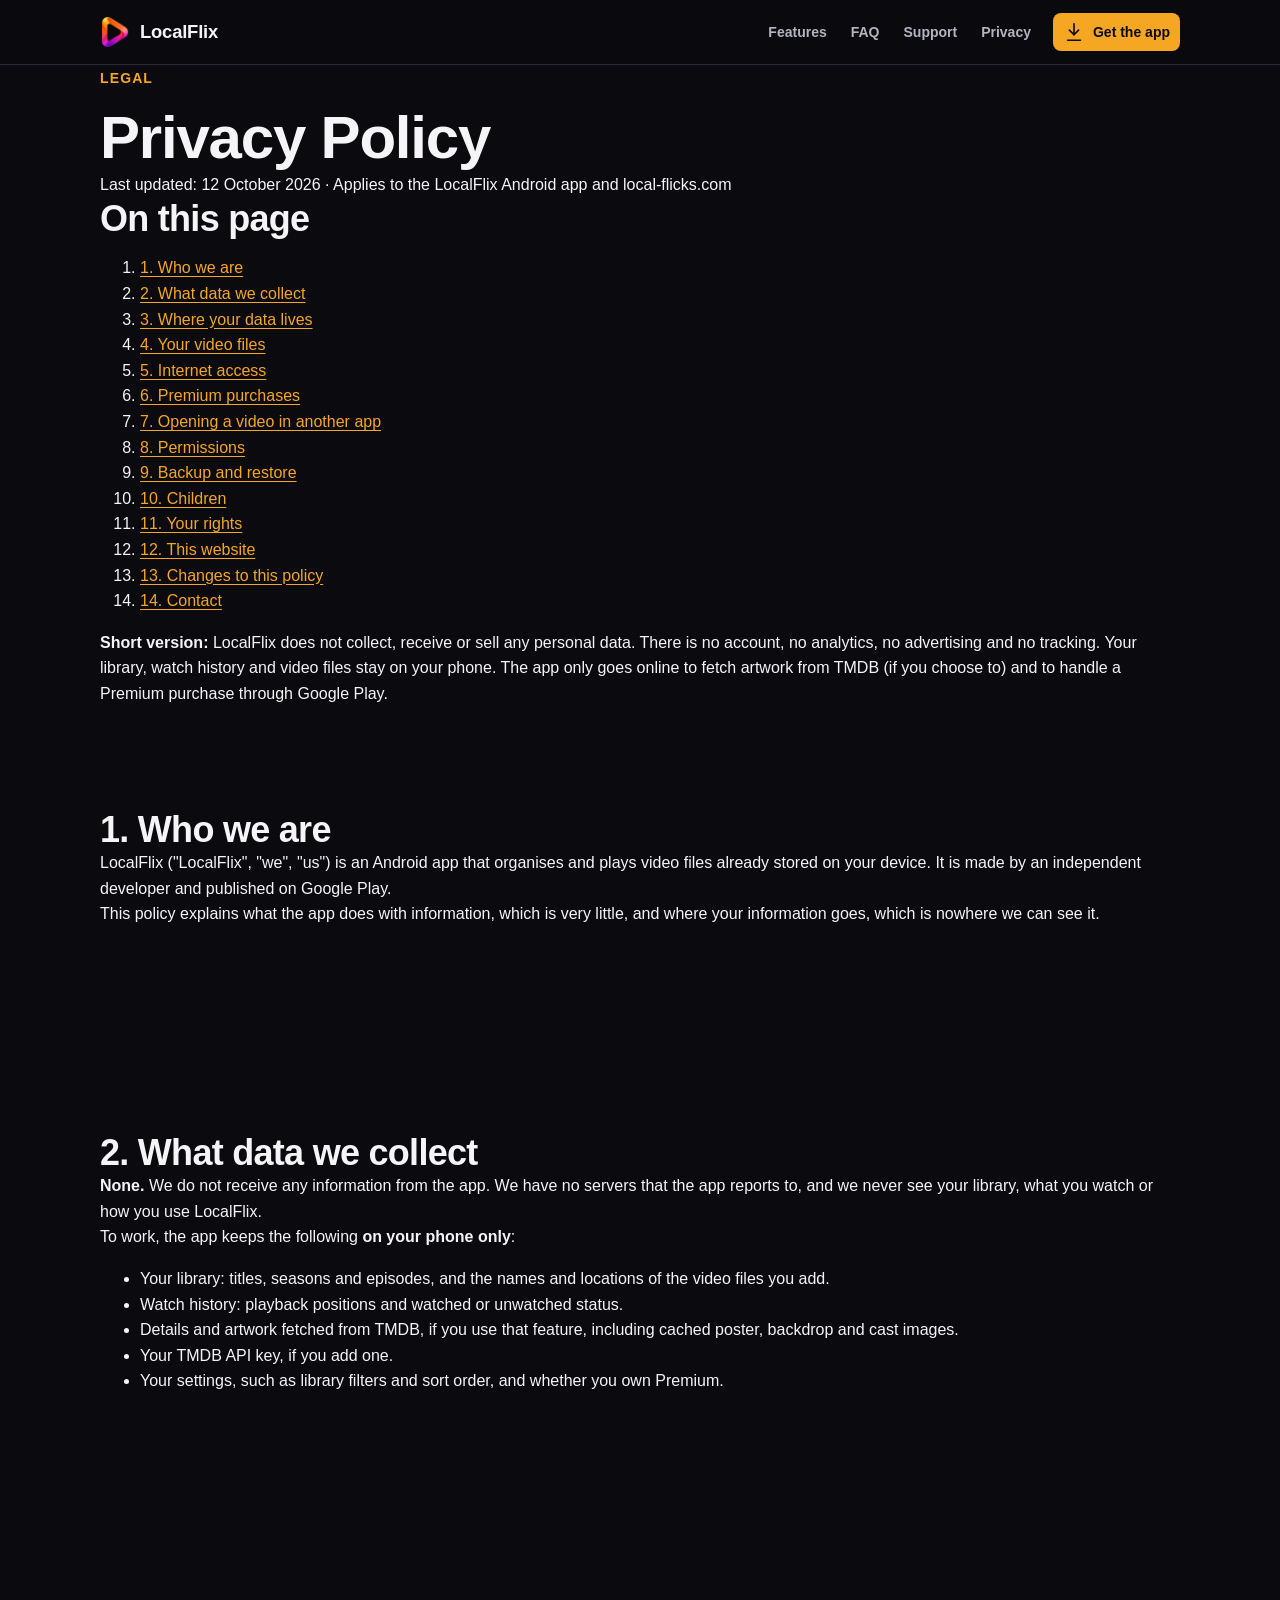
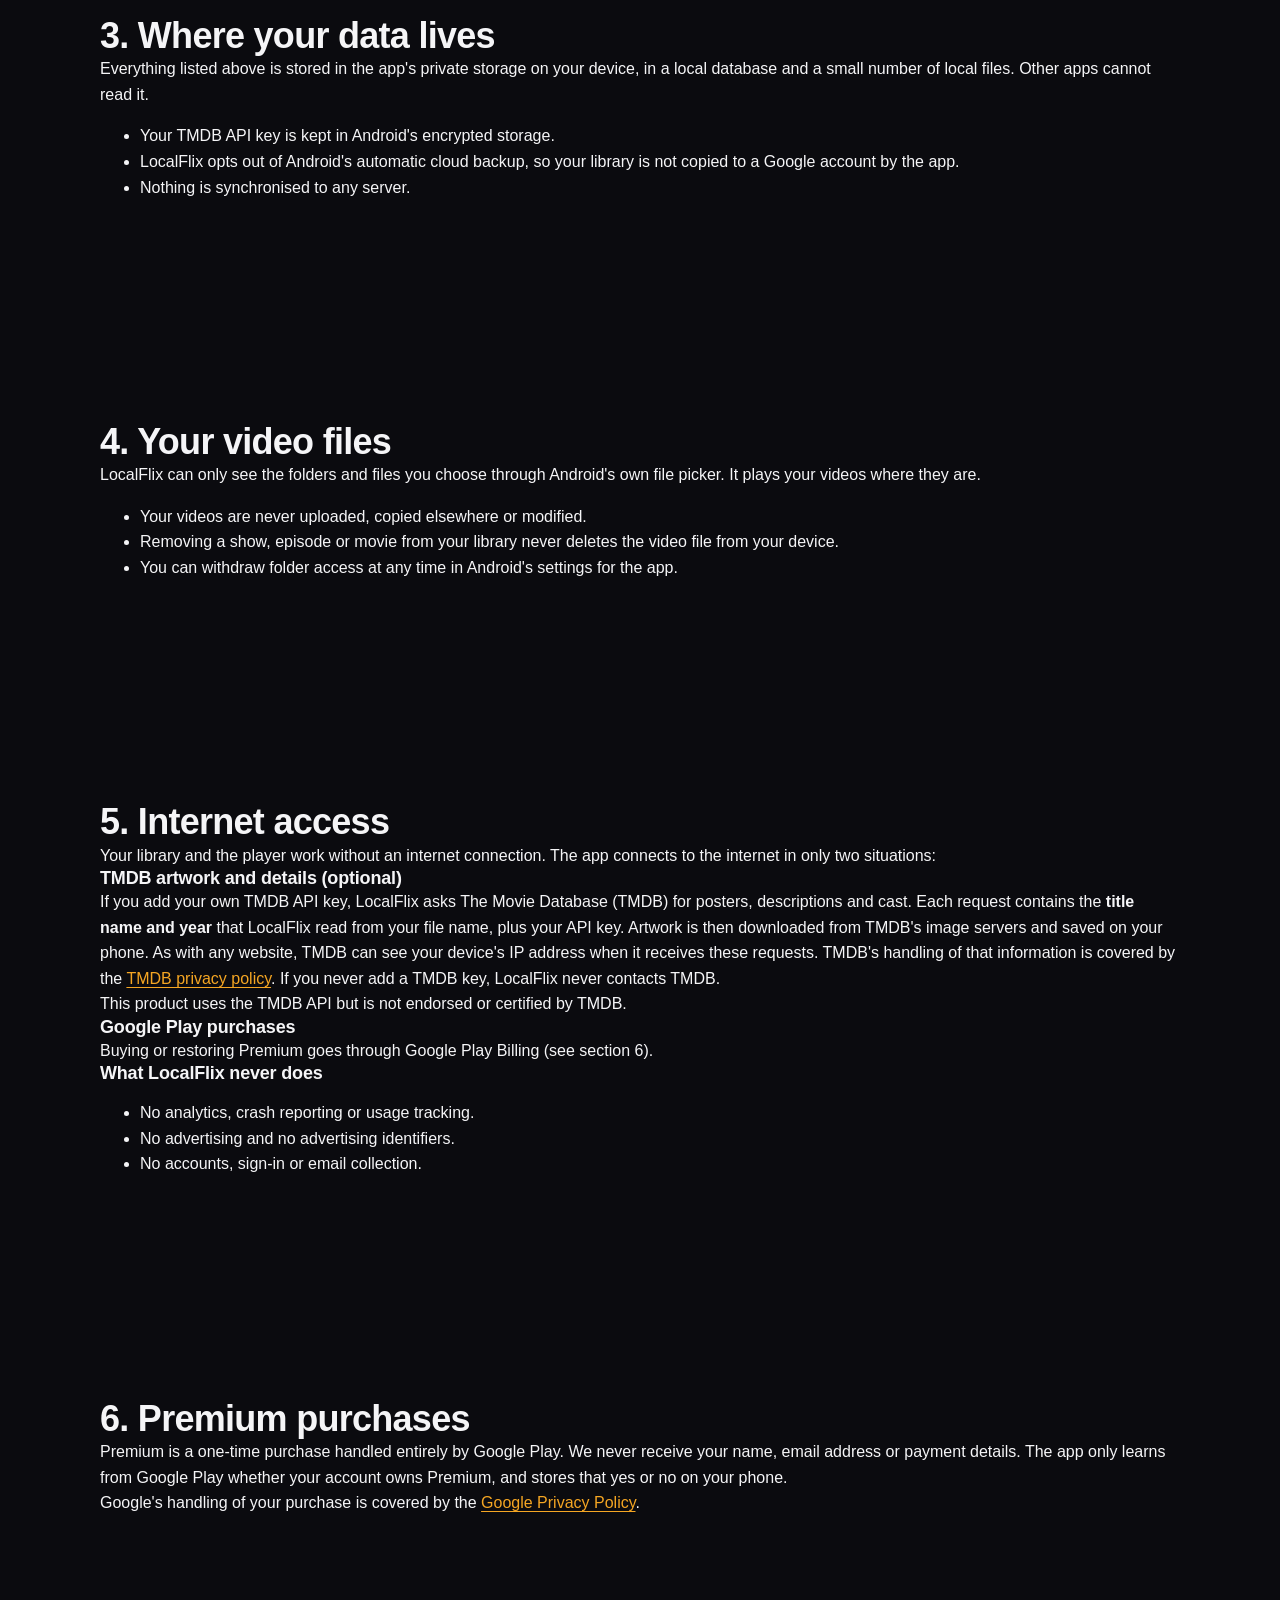
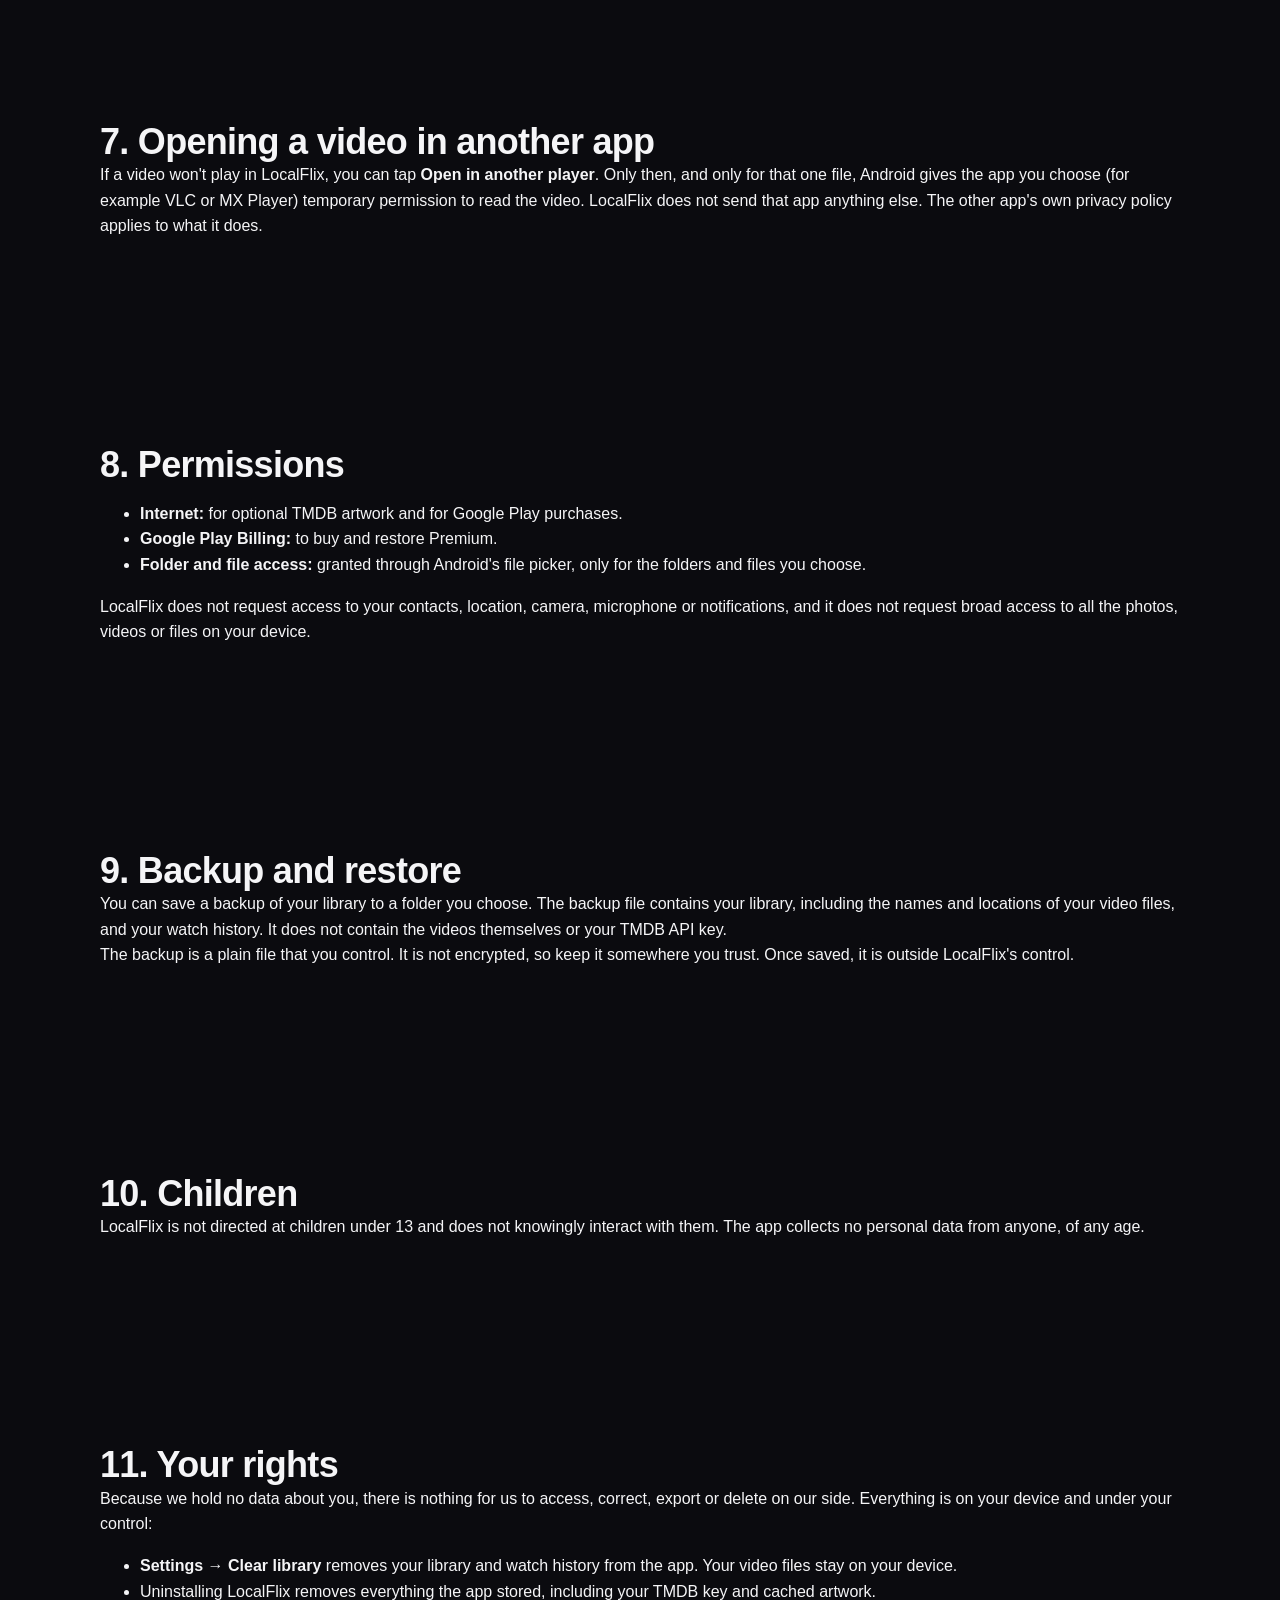
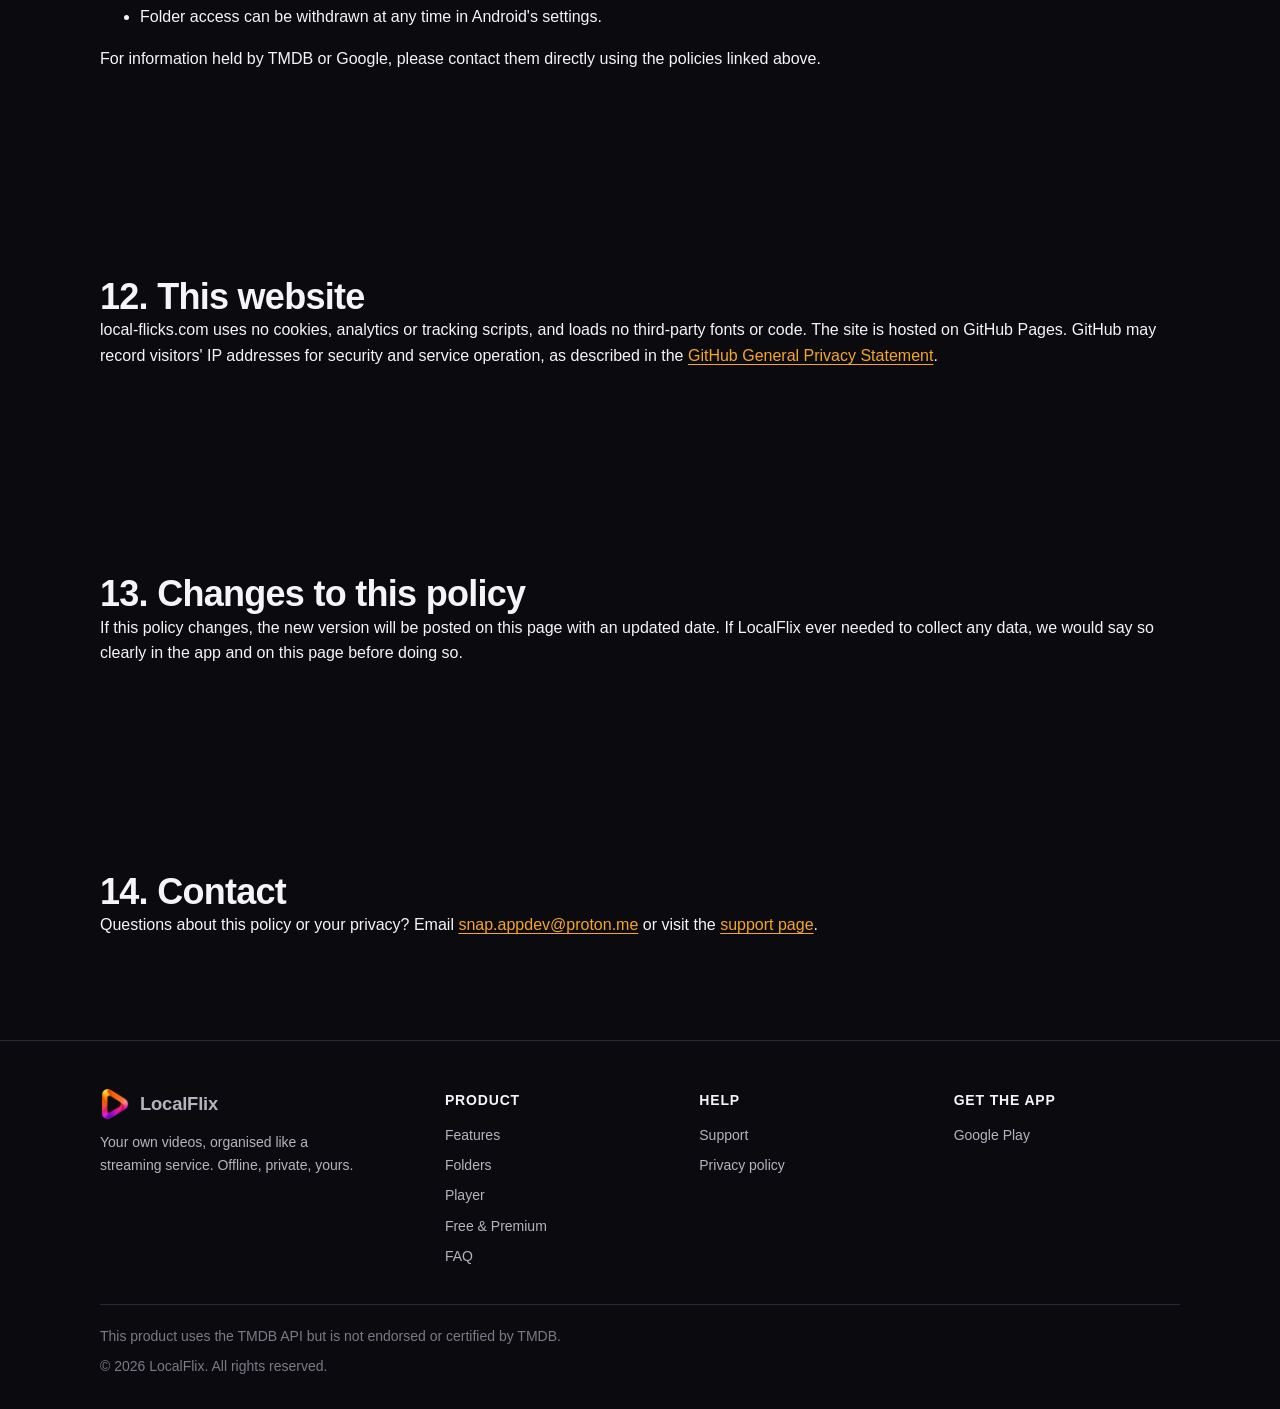
==== privacy.html @ 6643a5ec "Add privacy policy" ====
<!doctype html>
<html lang="en-GB">
<head>
  <meta charset="utf-8">
  <meta name="viewport" content="width=device-width, initial-scale=1, viewport-fit=cover">
  <title>Privacy Policy · LocalFlix</title>
  <meta name="description" content="LocalFlix collects no personal data. Your library, watch history and video files stay on your phone. Read how the app handles TMDB artwork, Google Play purchases and file access.">
  <meta name="theme-color" content="#0b0b0f">
  <link rel="canonical" href="https://local-flicks.com/privacy.html">
  <link rel="icon" type="image/png" sizes="32x32" href="assets/img/favicon-32.png">
  <link rel="apple-touch-icon" href="assets/img/apple-touch-icon.png">
  <link rel="stylesheet" href="assets/css/site.css">
</head>
<body id="top">

<svg width="0" height="0" style="position:absolute" aria-hidden="true">
  <symbol id="i-menu" viewBox="0 0 24 24"><path d="M4 7h16M4 12h16M4 17h16"/></symbol>
  <symbol id="i-download" viewBox="0 0 24 24"><path d="M12 3v12"/><path d="M7 10l5 5 5-5"/><path d="M5 21h14"/></symbol>
</svg>

<a class="skip" href="#main">Skip to content</a>

<header class="site-header">
  <div class="wrap">
    <a class="brand" href="index.html"><img src="assets/img/mark.png" alt="" width="30" height="30">LocalFlix</a>
    <button class="menu-toggle" type="button" aria-expanded="false" aria-controls="site-nav" aria-label="Menu">
      <svg class="icon"><use href="#i-menu"/></svg>
    </button>
    <nav id="site-nav" class="nav" aria-label="Main">
      <a href="index.html#features">Features</a>
      <a href="index.html#faq">FAQ</a>
      <a href="support.html">Support</a>
      <a href="privacy.html" aria-current="page">Privacy</a>
      <a class="btn" href="index.html#download"><svg class="icon"><use href="#i-download"/></svg>Get the app</a>
    </nav>
  </div>
</header>

<main id="main">
  <div class="wrap doc-hero">
    <span class="eyebrow">Legal</span>
    <h1>Privacy Policy</h1>
    <p class="doc-meta">Last updated: 12 October 2026 · Applies to the LocalFlix Android app and local-flicks.com</p>
  </div>

  <div class="wrap doc-layout">
    <nav class="toc" aria-label="On this page">
      <h2>On this page</h2>
      <ol>
        <li><a href="#who">1. Who we are</a></li>
        <li><a href="#collect">2. What data we collect</a></li>
        <li><a href="#where">3. Where your data lives</a></li>
        <li><a href="#files">4. Your video files</a></li>
        <li><a href="#internet">5. Internet access</a></li>
        <li><a href="#purchases">6. Premium purchases</a></li>
        <li><a href="#other-apps">7. Opening a video in another app</a></li>
        <li><a href="#permissions">8. Permissions</a></li>
        <li><a href="#backup">9. Backup and restore</a></li>
        <li><a href="#children">10. Children</a></li>
        <li><a href="#rights">11. Your rights</a></li>
        <li><a href="#website">12. This website</a></li>
        <li><a href="#changes">13. Changes to this policy</a></li>
        <li><a href="#contact">14. Contact</a></li>
      </ol>
    </nav>

    <article class="doc">
      <div class="short">
        <p><strong>Short version:</strong> LocalFlix does not collect, receive or sell any personal data. There is no account, no analytics, no advertising and no tracking. Your library, watch history and video files stay on your phone. The app only goes online to fetch artwork from TMDB (if you choose to) and to handle a Premium purchase through Google Play.</p>
      </div>

      <section id="who">
        <h2>1. Who we are</h2>
        <p>LocalFlix ("LocalFlix", "we", "us") is an Android app that organises and plays video files already stored on your device. It is made by an independent developer and published on Google Play.</p>
        <p>This policy explains what the app does with information, which is very little, and where your information goes, which is nowhere we can see it.</p>
      </section>

      <section id="collect">
        <h2>2. What data we collect</h2>
        <p><strong>None.</strong> We do not receive any information from the app. We have no servers that the app reports to, and we never see your library, what you watch or how you use LocalFlix.</p>
        <p>To work, the app keeps the following <strong>on your phone only</strong>:</p>
        <ul>
          <li>Your library: titles, seasons and episodes, and the names and locations of the video files you add.</li>
          <li>Watch history: playback positions and watched or unwatched status.</li>
          <li>Details and artwork fetched from TMDB, if you use that feature, including cached poster, backdrop and cast images.</li>
          <li>Your TMDB API key, if you add one.</li>
          <li>Your settings, such as library filters and sort order, and whether you own Premium.</li>
        </ul>
      </section>

      <section id="where">
        <h2>3. Where your data lives</h2>
        <p>Everything listed above is stored in the app's private storage on your device, in a local database and a small number of local files. Other apps cannot read it.</p>
        <ul>
          <li>Your TMDB API key is kept in Android's encrypted storage.</li>
          <li>LocalFlix opts out of Android's automatic cloud backup, so your library is not copied to a Google account by the app.</li>
          <li>Nothing is synchronised to any server.</li>
        </ul>
      </section>

      <section id="files">
        <h2>4. Your video files</h2>
        <p>LocalFlix can only see the folders and files you choose through Android's own file picker. It plays your videos where they are.</p>
        <ul>
          <li>Your videos are never uploaded, copied elsewhere or modified.</li>
          <li>Removing a show, episode or movie from your library never deletes the video file from your device.</li>
          <li>You can withdraw folder access at any time in Android's settings for the app.</li>
        </ul>
      </section>

      <section id="internet">
        <h2>5. Internet access</h2>
        <p>Your library and the player work without an internet connection. The app connects to the internet in only two situations:</p>
        <h3>TMDB artwork and details (optional)</h3>
        <p>If you add your own TMDB API key, LocalFlix asks The Movie Database (TMDB) for posters, descriptions and cast. Each request contains the <strong>title name and year</strong> that LocalFlix read from your file name, plus your API key. Artwork is then downloaded from TMDB's image servers and saved on your phone. As with any website, TMDB can see your device's IP address when it receives these requests. TMDB's handling of that information is covered by the <a href="https://www.themoviedb.org/privacy-policy" rel="noopener">TMDB privacy policy</a>. If you never add a TMDB key, LocalFlix never contacts TMDB.</p>
        <p>This product uses the TMDB API but is not endorsed or certified by TMDB.</p>
        <h3>Google Play purchases</h3>
        <p>Buying or restoring Premium goes through Google Play Billing (see section 6).</p>
        <h3>What LocalFlix never does</h3>
        <ul>
          <li>No analytics, crash reporting or usage tracking.</li>
          <li>No advertising and no advertising identifiers.</li>
          <li>No accounts, sign-in or email collection.</li>
        </ul>
      </section>

      <section id="purchases">
        <h2>6. Premium purchases</h2>
        <p>Premium is a one-time purchase handled entirely by Google Play. We never receive your name, email address or payment details. The app only learns from Google Play whether your account owns Premium, and stores that yes or no on your phone.</p>
        <p>Google's handling of your purchase is covered by the <a href="https://policies.google.com/privacy" rel="noopener">Google Privacy Policy</a>.</p>
      </section>

      <section id="other-apps">
        <h2>7. Opening a video in another app</h2>
        <p>If a video won't play in LocalFlix, you can tap <strong>Open in another player</strong>. Only then, and only for that one file, Android gives the app you choose (for example VLC or MX Player) temporary permission to read the video. LocalFlix does not send that app anything else. The other app's own privacy policy applies to what it does.</p>
      </section>

      <section id="permissions">
        <h2>8. Permissions</h2>
        <ul>
          <li><strong>Internet:</strong> for optional TMDB artwork and for Google Play purchases.</li>
          <li><strong>Google Play Billing:</strong> to buy and restore Premium.</li>
          <li><strong>Folder and file access:</strong> granted through Android's file picker, only for the folders and files you choose.</li>
        </ul>
        <p>LocalFlix does not request access to your contacts, location, camera, microphone or notifications, and it does not request broad access to all the photos, videos or files on your device.</p>
      </section>

      <section id="backup">
        <h2>9. Backup and restore</h2>
        <p>You can save a backup of your library to a folder you choose. The backup file contains your library, including the names and locations of your video files, and your watch history. It does not contain the videos themselves or your TMDB API key.</p>
        <p>The backup is a plain file that you control. It is not encrypted, so keep it somewhere you trust. Once saved, it is outside LocalFlix's control.</p>
      </section>

      <section id="children">
        <h2>10. Children</h2>
        <p>LocalFlix is not directed at children under 13 and does not knowingly interact with them. The app collects no personal data from anyone, of any age.</p>
      </section>

      <section id="rights">
        <h2>11. Your rights</h2>
        <p>Because we hold no data about you, there is nothing for us to access, correct, export or delete on our side. Everything is on your device and under your control:</p>
        <ul>
          <li><strong>Settings → Clear library</strong> removes your library and watch history from the app. Your video files stay on your device.</li>
          <li>Uninstalling LocalFlix removes everything the app stored, including your TMDB key and cached artwork.</li>
          <li>Folder access can be withdrawn at any time in Android's settings.</li>
        </ul>
        <p>For information held by TMDB or Google, please contact them directly using the policies linked above.</p>
      </section>

      <section id="website">
        <h2>12. This website</h2>
        <p>local-flicks.com uses no cookies, analytics or tracking scripts, and loads no third-party fonts or code. The site is hosted on GitHub Pages. GitHub may record visitors' IP addresses for security and service operation, as described in the <a href="https://docs.github.com/en/site-policy/privacy-policies/github-general-privacy-statement" rel="noopener">GitHub General Privacy Statement</a>.</p>
      </section>

      <section id="changes">
        <h2>13. Changes to this policy</h2>
        <p>If this policy changes, the new version will be posted on this page with an updated date. If LocalFlix ever needed to collect any data, we would say so clearly in the app and on this page before doing so.</p>
      </section>

      <section id="contact">
        <h2>14. Contact</h2>
        <p>Questions about this policy or your privacy? Email <a href="mailto:snap.appdev@proton.me">snap.appdev@proton.me</a> or visit the <a href="support.html">support page</a>.</p>
      </section>
    </article>
  </div>
</main>

<footer class="site-footer">
  <div class="wrap">
    <div class="footer-grid">
      <div class="footer-brand">
        <a class="brand" href="index.html"><img src="assets/img/mark.png" alt="" width="30" height="30">LocalFlix</a>
        <p>Your own videos, organised like a streaming service. Offline, private, yours.</p>
      </div>
      <div>
        <h4>Product</h4>
        <ul>
          <li><a href="index.html#features">Features</a></li>
          <li><a href="index.html#folders">Folders</a></li>
          <li><a href="index.html#player">Player</a></li>
          <li><a href="index.html#pricing">Free &amp; Premium</a></li>
          <li><a href="index.html#faq">FAQ</a></li>
        </ul>
      </div>
      <div>
        <h4>Help</h4>
        <ul>
          <li><a href="support.html">Support</a></li>
          <li><a href="privacy.html">Privacy policy</a></li>
        </ul>
      </div>
      <div>
        <h4>Get the app</h4>
        <ul>
          <li><a href="https://play.google.com/store/apps/details?id=com.localflix.app">Google Play</a></li>
        </ul>
      </div>
    </div>
    <div class="legal">
      <p>This product uses the TMDB API but is not endorsed or certified by TMDB.</p>
      <p>&copy; 2026 LocalFlix. All rights reserved.</p>
    </div>
  </div>
</footer>

<script src="assets/js/site.js" defer></script>
</body>
</html>
---- assets/css/site.css ----
/* LocalFlix site styles. One stylesheet shared by index, privacy and support.
   Layout concept: a dark "screening room" page. Near-black ground, warm amber
   accent from the app, and the logo's amber-to-violet ribbon used sparingly. */

:root {
  color-scheme: dark;

  /* colour */
  --bg: #0b0b0f;
  --surface: #14141b;
  --surface-2: #1b1b24;
  --line: #2a2a36;
  --text: #f5f5f7;
  --muted: #b4b4c0;
  --faint: #7a7a88;
  --amber: #f5a623;
  --amber-ink: #0b0b0f;
  --ribbon: linear-gradient(120deg, #ffb21a 0%, #ff5a1f 38%, #e3217f 70%, #8a2be2 100%);

  /* type */
  --font: -apple-system, BlinkMacSystemFont, "Segoe UI", Roboto, "Helvetica Neue", Arial, sans-serif;
  --mono: ui-monospace, "SF Mono", "Cascadia Mono", Menlo, Consolas, monospace;
  --step--1: 0.875rem;
  --step-0: 1rem;
  --step-1: 1.125rem;
  --step-2: 1.375rem;
  --step-3: clamp(1.6rem, 1.2rem + 1.6vw, 2.25rem);
  --step-4: clamp(2.2rem, 1.4rem + 3.4vw, 3.75rem);

  /* layout */
  --wrap: 1120px;
  --gutter: 20px;
  --radius: 14px;
  --header-h: 64px;
}

*, *::before, *::after { box-sizing: border-box; }
html { scroll-behavior: smooth; -webkit-text-size-adjust: 100%; }
@media (prefers-reduced-motion: reduce) { html { scroll-behavior: auto; } }

body {
  margin: 0;
  background: var(--bg);
  color: var(--text);
  font-family: var(--font);
  font-size: var(--step-0);
  line-height: 1.6;
}

img, svg { display: block; max-width: 100%; }
a { color: var(--amber); text-underline-offset: 3px; }
a:hover { color: #ffbe4d; }
:focus-visible { outline: 2px solid var(--amber); outline-offset: 3px; border-radius: 6px; }

h1, h2, h3 { line-height: 1.15; margin: 0; text-wrap: balance; letter-spacing: -0.02em; }
h1 { font-size: var(--step-4); font-weight: 800; }
h2 { font-size: var(--step-3); font-weight: 800; }
h3 { font-size: var(--step-1); font-weight: 700; letter-spacing: -0.01em; }
p { margin: 0; }

.wrap { width: 100%; max-width: var(--wrap); margin-inline: auto; padding-inline: var(--gutter); }

.skip {
  position: absolute; left: -9999px; top: 8px; z-index: 100;
  background: var(--amber); color: var(--amber-ink); padding: 8px 14px; border-radius: 8px; font-weight: 700;
}
.skip:focus { left: 12px; }

.icon { width: 22px; height: 22px; fill: none; stroke: currentColor; stroke-width: 1.8; stroke-linecap: round; stroke-linejoin: round; flex: none; }

/* ── Header ─────────────────────────────────────────────────────────────── */
.site-header {
  position: sticky; top: 0; z-index: 50;
  background: rgba(11, 11, 15, 0.86);
  backdrop-filter: saturate(140%) blur(10px);
  -webkit-backdrop-filter: saturate(140%) blur(10px);
  border-bottom: 1px solid var(--line);
}
.site-header .wrap { display: flex; align-items: center; gap: 16px; min-height: var(--header-h); }
.brand { display: flex; align-items: center; gap: 10px; color: var(--text); text-decoration: none; font-weight: 800; font-size: 1.15rem; letter-spacing: -0.01em; }
.brand img { width: 30px; height: 30px; }
.brand:hover { color: var(--text); }

.nav { margin-left: auto; display: flex; align-items: center; gap: 4px; }
.nav a { color: var(--muted); text-decoration: none; font-size: var(--step--1); font-weight: 600; padding: 8px 10px; border-radius: 8px; }
.nav a:hover { color: var(--text); background: var(--surface); }
.nav .btn { margin-left: 8px; color: var(--amber-ink); }
.nav .btn:hover { color: var(--amber-ink); background: #ffbe4d; }

.menu-toggle { display: none; margin-left: auto; background: none; border: 1px solid var(--line); color: var(--text); border-radius: 10px; padding: 8px; cursor: pointer; }

@media (max-width: 860px) {
  .menu-toggle { display: inline-flex; }
  .nav { display: none; position: absolute; left: 0; right: 0; top: 100%; flex-direction: column; align-items: stretch; gap: 0;
         background: var(--bg); border-bottom: 1px solid var(--line); padding: 8px var(--gutter) 16px; }
  .nav.open { display: flex; }
  .nav a { padding: 12px 8px; font-size: var(--step-0); }
  .nav .btn { margin: 8px 0 0; justify-content: center; }
}

/* ── Buttons ────────────────────────────────────────────────────────────── */
.btn {
  display: inline-flex; align-items: center; gap: 8px;
  background: var(--amber); color: var(--amber-ink);
  font-weight: 700; text-decoration: none; border-radius: 999px;
  padding: 12px 20px; border: 0; cursor: pointer; font-size: var(--step-0);
}
.btn:hover { background: #ffbe4d; color: var(--amber-ink); }
.btn-ghost { background: transparent; color: var(--text); border: 1px solid var(--line); }
.btn-ghost:hover { background: var(--surface); color: var(--text); }

/* ── Sections ───────────────────────────────────────────────────────────── */
section { padding-block: clamp(56px, 8vw, 104px); }
section[id], [id].anchor { scroll-margin-top: calc(var(--header-h) + 12px); }
.section-alt { background: var(--surface); border-block: 1px solid var(--line); }

.eyebrow {
  display: inline-block; font-size: var(--step--1); font-weight: 700; letter-spacing: 0.08em; text-transform: uppercase;
  color: var(--amber); margin-bottom: 14px;
}
.lede { color: var(--muted); font-size: var(--step-1); max-width: 62ch; margin-top: 16px; }
.section-head { max-width: 760px; margin-bottom: 44px; }

.ribbon-text { background: var(--ribbon); -webkit-background-clip: text; background-clip: text; color: transparent; }

/* ── Hero ───────────────────────────────────────────────────────────────── */
.hero { position: relative; overflow: hidden; padding-block: clamp(48px, 7vw, 96px) clamp(56px, 8vw, 104px); }
.hero::before {
  content: ""; position: absolute; inset: -30% -10% auto 45%; height: 520px; pointer-events: none;
  background: radial-gradient(closest-side, rgba(255, 90, 31, 0.22), rgba(138, 43, 226, 0.12) 55%, transparent 75%);
  filter: blur(10px);
}
.hero .wrap { position: relative; display: grid; grid-template-columns: 1.05fr 0.95fr; gap: 48px; align-items: center; }
.hero-copy { min-width: 0; }
.hero-copy .lede { margin-top: 20px; }
.cta-row { display: flex; flex-wrap: wrap; align-items: center; gap: 12px; margin-top: 28px; }
.microcopy { color: var(--faint); font-size: var(--step--1); margin-top: 14px; }
.chips { display: flex; flex-wrap: wrap; gap: 8px; margin-top: 26px; }
.chip { display: inline-flex; align-items: center; gap: 6px; font-size: var(--step--1); color: var(--muted); background: var(--surface); border: 1px solid var(--line); border-radius: 999px; padding: 6px 12px; }
.chip .icon { width: 16px; height: 16px; color: var(--amber); }
@media (max-width: 900px) { .hero .wrap { grid-template-columns: 1fr; } }

/* ── Image placeholders (replace with <img> when artwork is ready) ─────── */
.ph {
  position: relative; margin: 0; width: 100%; max-width: 100%;
  border: 2px dashed #3a3a4a; border-radius: var(--radius);
  background:
    repeating-linear-gradient(135deg, rgba(255, 255, 255, 0.025) 0 12px, transparent 12px 24px),
    var(--surface-2);
  display: grid; place-items: center; text-align: center; color: var(--faint);
}
.ph figcaption, .ph .ph-label { padding: 16px; font-size: var(--step--1); line-height: 1.5; }
.ph strong { display: block; color: var(--muted); font-size: var(--step-0); letter-spacing: 0.02em; }
.ph code { font-family: var(--mono); font-size: 0.8rem; color: var(--faint); }
.ph-hero { aspect-ratio: 1600 / 1200; }
.ph-wide { aspect-ratio: 1920 / 1080; }
.ph-feature { aspect-ratio: 1200 / 900; }
.ph-square { aspect-ratio: 1 / 1; }
.ph-phone { aspect-ratio: 1080 / 2280; border-radius: 22px; }
.ph-qr { aspect-ratio: 1 / 1; width: 132px; }

/* ── Problem section: the filename strip ──────────────────────────────── */
.problem { display: grid; grid-template-columns: 1fr 1fr; gap: 48px; align-items: start; }
.pains { list-style: none; padding: 0; margin: 28px 0 0; display: grid; gap: 14px; }
.pains li { display: flex; gap: 12px; color: var(--muted); }
.pains .icon { color: var(--amber); margin-top: 2px; }
.rename { background: var(--bg); border: 1px solid var(--line); border-radius: var(--radius); padding: 22px; display: grid; gap: 14px; }
.rename-row { display: grid; gap: 6px; }
.rename-label { font-size: 0.75rem; letter-spacing: 0.08em; text-transform: uppercase; color: var(--faint); font-weight: 700; }
.filename { font-family: var(--mono); font-size: 0.85rem; color: var(--faint); overflow-wrap: anywhere; }
.tidy { display: flex; align-items: baseline; gap: 10px; flex-wrap: wrap; }
.tidy b { font-size: var(--step-1); }
.tidy span { font-family: var(--mono); font-size: 0.85rem; color: var(--amber); background: rgba(245, 166, 35, 0.1); border-radius: 6px; padding: 2px 8px; }
.rename hr { border: 0; border-top: 1px solid var(--line); margin: 4px 0; }
@media (max-width: 860px) { .problem { grid-template-columns: 1fr; } }

/* ── Cards ──────────────────────────────────────────────────────────────── */
.grid-3 { display: grid; grid-template-columns: repeat(3, minmax(0, 1fr)); gap: 18px; }
.grid-2 { display: grid; grid-template-columns: repeat(2, minmax(0, 1fr)); gap: 18px; }
@media (max-width: 900px) { .grid-3 { grid-template-columns: repeat(2, minmax(0, 1fr)); } }
@media (max-width: 600px) { .grid-3, .grid-2 { grid-template-columns: 1fr; } }

.card { background: var(--surface); border: 1px solid var(--line); border-radius: var(--radius); padding: 24px; display: grid; gap: 10px; align-content: start; }
.section-alt .card { background: var(--bg); }
.card p { color: var(--muted); }
.card-icon { width: 44px; height: 44px; border-radius: 12px; display: grid; place-items: center; background: rgba(245, 166, 35, 0.12); color: var(--amber); margin-bottom: 4px; }

/* ── Spotlight (image + points) ───────────────────────────────────────── */
.spotlight { display: grid; grid-template-columns: 1fr 1fr; gap: 56px; align-items: center; }
.spotlight.reverse .spotlight-media { order: 2; }
.points { list-style: none; padding: 0; margin: 28px 0 0; display: grid; gap: 22px; }
.points li { display: grid; grid-template-columns: 44px 1fr; gap: 14px; }
.points p { color: var(--muted); margin-top: 4px; }
@media (max-width: 900px) {
  .spotlight { grid-template-columns: 1fr; gap: 36px; }
  .spotlight.reverse .spotlight-media { order: 0; }
}

/* ── Player gesture map ─────────────────────────────────────────────────── */
.gestures { display: grid; grid-template-columns: repeat(4, minmax(0, 1fr)); gap: 14px; margin-top: 28px; }
.gesture { background: var(--surface); border: 1px solid var(--line); border-radius: var(--radius); padding: 18px; display: grid; gap: 6px; align-content: start; }
.gesture .icon { color: var(--amber); width: 26px; height: 26px; }
.gesture b { font-size: var(--step-0); }
.gesture span { color: var(--muted); font-size: var(--step--1); }
@media (max-width: 900px) { .gestures { grid-template-columns: repeat(2, minmax(0, 1fr)); } }

/* ── Steps ──────────────────────────────────────────────────────────────── */
.steps { list-style: none; padding: 0; margin: 0; display: grid; grid-template-columns: repeat(4, minmax(0, 1fr)); gap: 18px; counter-reset: step; }
.steps li { position: relative; background: var(--bg); border: 1px solid var(--line); border-radius: var(--radius); padding: 24px; display: grid; gap: 8px; align-content: start; }
.steps li::before {
  counter-increment: step; content: counter(step);
  width: 34px; height: 34px; border-radius: 999px; display: grid; place-items: center;
  background: var(--amber); color: var(--amber-ink); font-weight: 800; margin-bottom: 6px;
}
.steps p { color: var(--muted); }
.steps .optional { font-size: 0.75rem; font-weight: 700; letter-spacing: 0.06em; text-transform: uppercase; color: var(--faint); }
@media (max-width: 900px) { .steps { grid-template-columns: repeat(2, minmax(0, 1fr)); } }
@media (max-width: 600px) { .steps { grid-template-columns: 1fr; } }

/* ── Gallery ────────────────────────────────────────────────────────────── */
.gallery { display: grid; grid-template-columns: repeat(5, minmax(0, 1fr)); gap: 16px; }
.gallery figure { margin: 0; display: grid; gap: 10px; }
.gallery .shot-caption { text-align: center; color: var(--muted); font-size: var(--step--1); }
@media (max-width: 900px) {
  .gallery { grid-auto-flow: column; grid-auto-columns: minmax(200px, 46%); grid-template-columns: none; overflow-x: auto; scroll-snap-type: x mandatory; padding-bottom: 8px; }
  .gallery figure { scroll-snap-align: start; }
}

/* ── Pricing ────────────────────────────────────────────────────────────── */
.plans { display: grid; grid-template-columns: repeat(2, minmax(0, 1fr)); gap: 18px; max-width: 880px; }
.plan { background: var(--surface); border: 1px solid var(--line); border-radius: var(--radius); padding: 28px; display: grid; gap: 14px; align-content: start; }
.plan-premium { border-color: transparent; background: linear-gradient(var(--surface), var(--surface)) padding-box, var(--ribbon) border-box; border: 1px solid transparent; }
.plan-name { display: flex; align-items: center; gap: 10px; }
.plan-price { font-size: var(--step-2); font-weight: 800; }
.plan-price small { display: block; font-size: var(--step--1); color: var(--faint); font-weight: 500; margin-top: 2px; }
.ticks { list-style: none; padding: 0; margin: 0; display: grid; gap: 10px; }
.ticks li { display: flex; gap: 10px; color: var(--muted); }
.ticks .icon { color: var(--amber); width: 20px; height: 20px; margin-top: 3px; }
.plans-note { color: var(--faint); font-size: var(--step--1); margin-top: 18px; max-width: 70ch; }
@media (max-width: 700px) { .plans { grid-template-columns: 1fr; } }

/* ── FAQ ────────────────────────────────────────────────────────────────── */
.faq { max-width: 820px; display: grid; gap: 10px; }
.faq details { background: var(--surface); border: 1px solid var(--line); border-radius: 12px; padding: 0 20px; }
.faq summary { cursor: pointer; list-style: none; padding: 18px 0; font-weight: 700; display: flex; justify-content: space-between; gap: 16px; }
.faq summary::-webkit-details-marker { display: none; }
.faq summary::after { content: "+"; color: var(--amber); font-size: 1.4rem; line-height: 1; font-weight: 400; }
.faq details[open] summary::after { content: "\2212"; }
.faq details p { color: var(--muted); padding-bottom: 18px; }

/* ── Final CTA ──────────────────────────────────────────────────────────── */
.final { text-align: center; position: relative; overflow: hidden; }
.final::before {
  content: ""; position: absolute; inset: auto 10% -60% 10%; height: 420px; pointer-events: none;
  background: radial-gradient(closest-side, rgba(255, 90, 31, 0.18), rgba(138, 43, 226, 0.1) 60%, transparent 80%);
}
.final .wrap { position: relative; display: grid; justify-items: center; gap: 18px; }
.final .cta-row { justify-content: center; margin-top: 8px; }
.qr { display: flex; align-items: center; gap: 14px; color: var(--faint); font-size: var(--step--1); margin-top: 10px; text-align: left; }
@media (max-width: 600px) { .qr { display: none; } }

/* ── Footer ─────────────────────────────────────────────────────────────── */
.site-footer { border-top: 1px solid var(--line); padding-block: 48px 32px; color: var(--muted); font-size: var(--step--1); }
.footer-grid { display: grid; grid-template-columns: 1.4fr repeat(3, minmax(0, 1fr)); gap: 28px; }
.footer-grid h4 { margin: 0 0 12px; color: var(--text); font-size: var(--step--1); letter-spacing: 0.06em; text-transform: uppercase; }
.footer-grid ul { list-style: none; padding: 0; margin: 0; display: grid; gap: 8px; }
.footer-grid a { color: var(--muted); text-decoration: none; }
.footer-grid a:hover { color: var(--text); }
.footer-brand p { margin-top: 12px; max-width: 34ch; }
.legal { border-top: 1px solid var(--line); margin-top: 36px; padding-top: 20px; display: grid; gap: 8px; color: var(--faint); }
@media (max-width: 800px) { .footer-grid { grid-template-columns: 1fr 1fr; } .footer-brand { grid-column: 1 / -1; } }
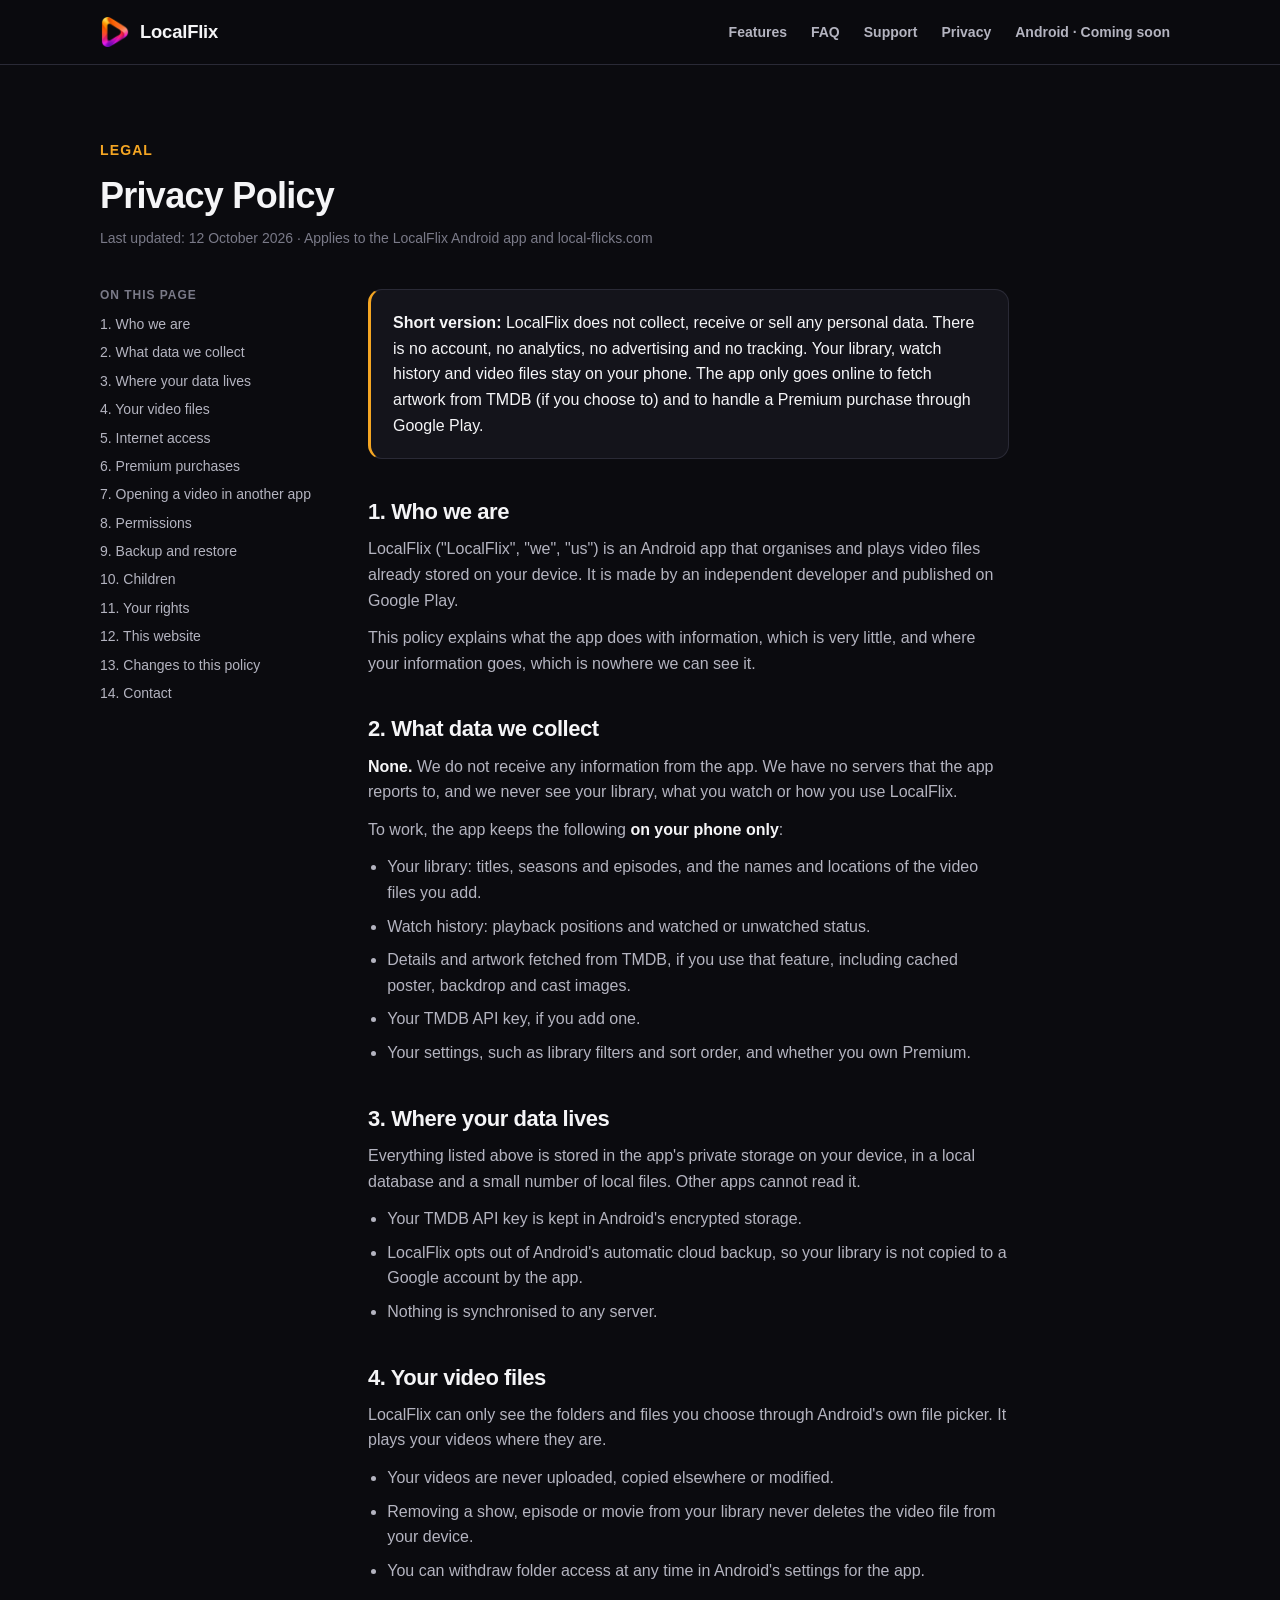
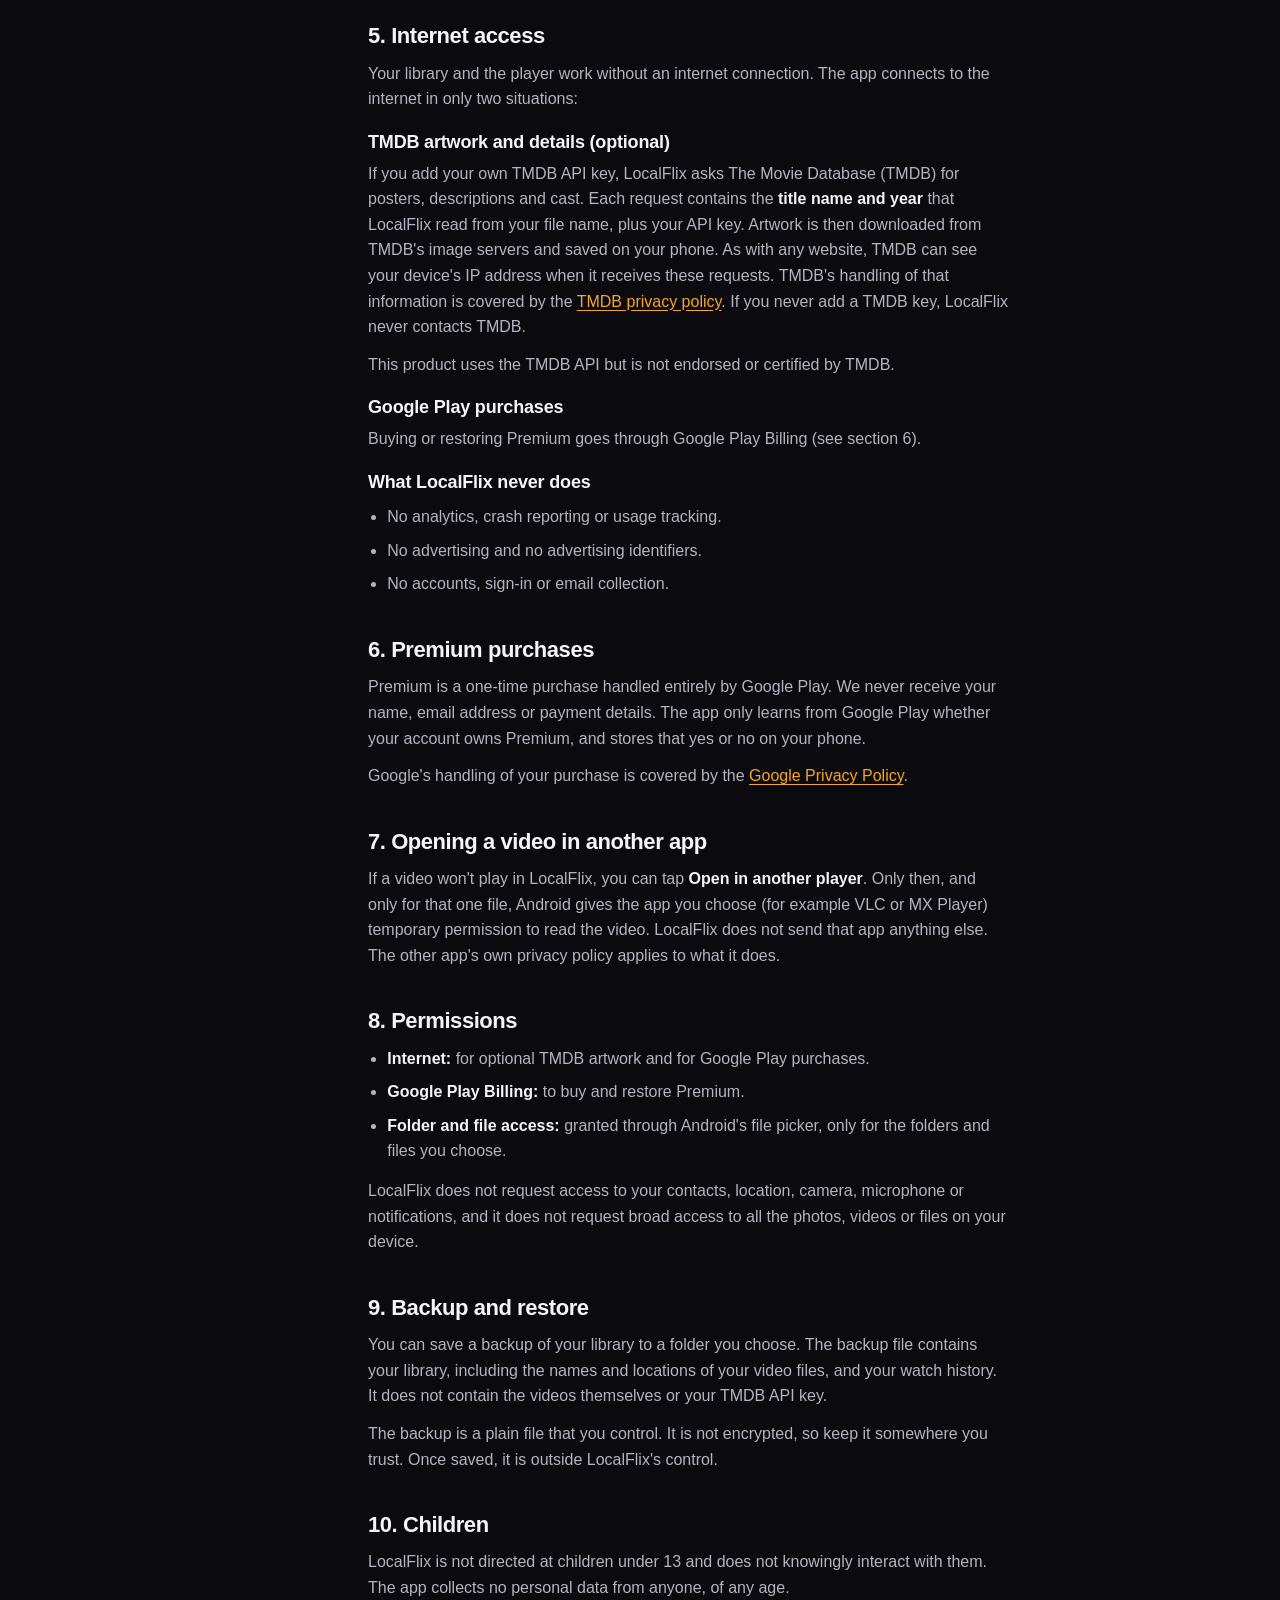
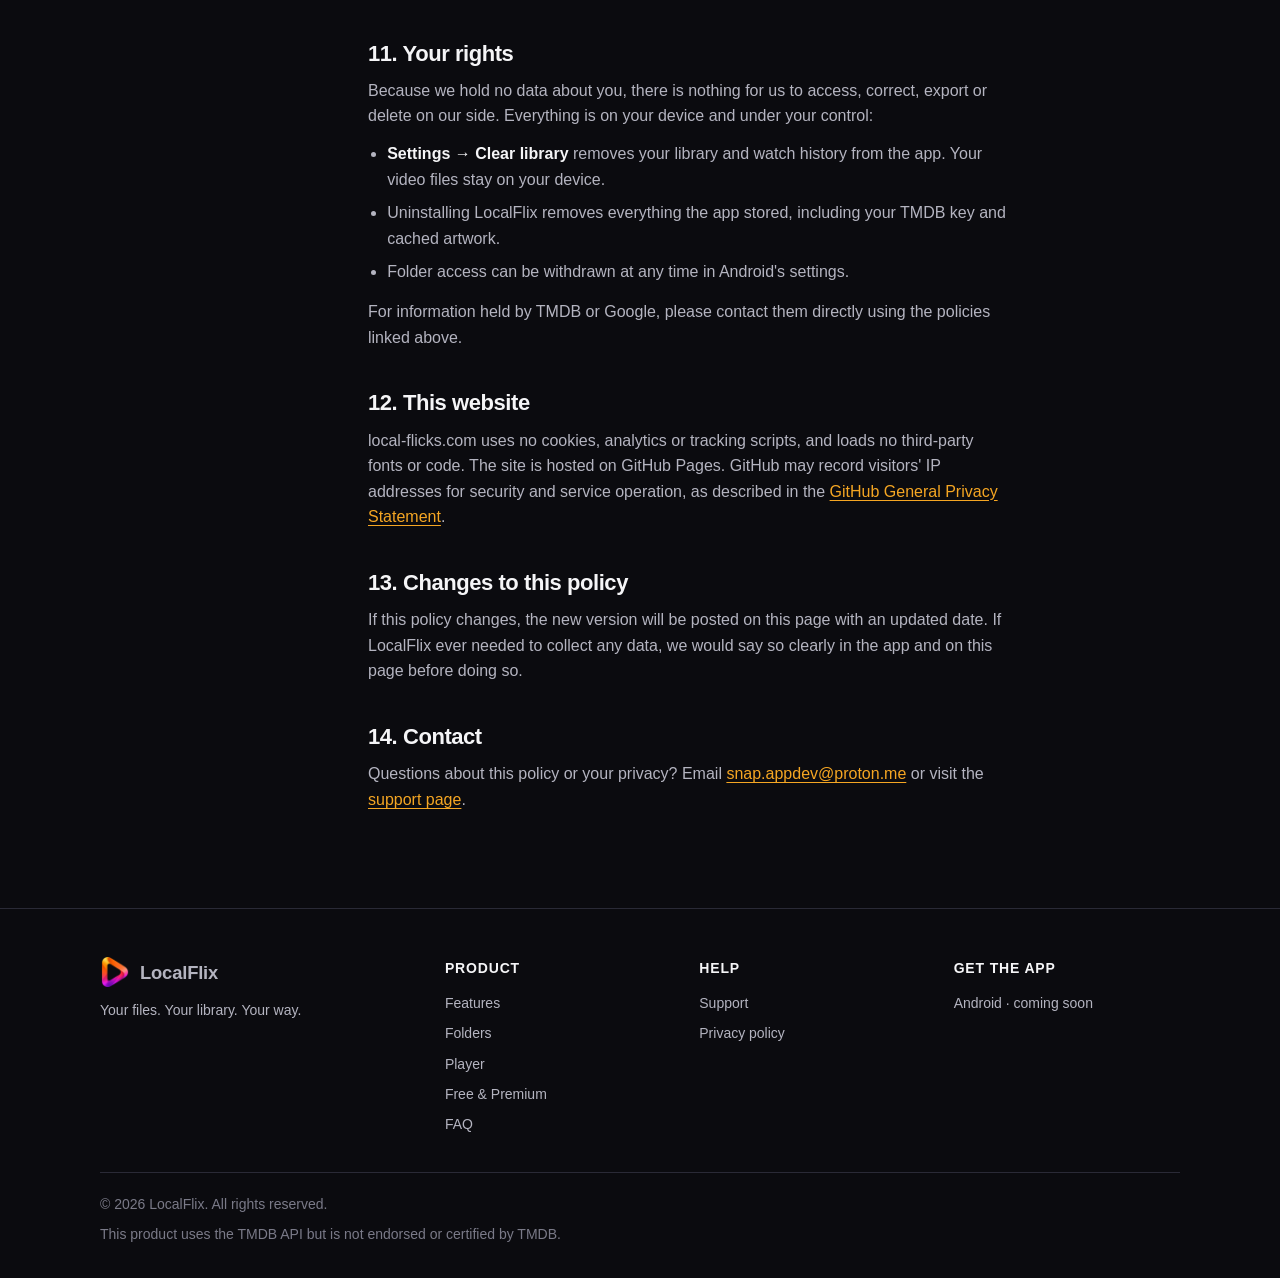
==== commit e7a4f9fb: "v2" ====
--- a/privacy.html
+++ b/privacy.html
@@ -22,7 +22,7 @@
 
 <header class="site-header">
   <div class="wrap">
-    <a class="brand" href="index.html"><img src="assets/img/mark.png" alt="" width="30" height="30">LocalFlix</a>
+    <a class="brand" href="index.html" aria-label="LocalFlix home"><img src="assets/img/mark.png" alt="" width="36" height="36"><span>Local<b>Flix</b></span></a>
     <button class="menu-toggle" type="button" aria-expanded="false" aria-controls="site-nav" aria-label="Menu">
       <svg class="icon"><use href="#i-menu"/></svg>
     </button>
@@ -31,7 +31,7 @@
       <a href="index.html#faq">FAQ</a>
       <a href="support.html">Support</a>
       <a href="privacy.html" aria-current="page">Privacy</a>
-      <a class="btn" href="index.html#download"><svg class="icon"><use href="#i-download"/></svg>Get the app</a>
+      <a class="pill-soon" href="index.html#download"><span class="dot"></span>Android · Coming soon</a>
     </nav>
   </div>
 </header>
@@ -189,8 +189,8 @@
   <div class="wrap">
     <div class="footer-grid">
       <div class="footer-brand">
-        <a class="brand" href="index.html"><img src="assets/img/mark.png" alt="" width="30" height="30">LocalFlix</a>
-        <p>Your own videos, organised like a streaming service. Offline, private, yours.</p>
+        <a class="brand" href="index.html" aria-label="LocalFlix home"><img src="assets/img/mark.png" alt="" width="36" height="36"><span>Local<b>Flix</b></span></a>
+        <p>Your files. Your library. Your way.</p>
       </div>
       <div>
         <h4>Product</h4>
@@ -212,13 +212,13 @@
       <div>
         <h4>Get the app</h4>
         <ul>
-          <li><a href="https://play.google.com/store/apps/details?id=com.localflix.app">Google Play</a></li>
+          <li><a href="index.html#download">Android · coming soon</a></li>
         </ul>
       </div>
     </div>
     <div class="legal">
-      <p>This product uses the TMDB API but is not endorsed or certified by TMDB.</p>
-      <p>&copy; 2026 LocalFlix. All rights reserved.</p>
+      <span>&copy; 2026 LocalFlix. All rights reserved.</span>
+      <span>This product uses the TMDB API but is not endorsed or certified by TMDB.</span>
     </div>
   </div>
 </footer>
--- a/assets/css/site.css
+++ b/assets/css/site.css
@@ -269,3 +269,33 @@
 .footer-brand p { margin-top: 12px; max-width: 34ch; }
 .legal { border-top: 1px solid var(--line); margin-top: 36px; padding-top: 20px; display: grid; gap: 8px; color: var(--faint); }
 @media (max-width: 800px) { .footer-grid { grid-template-columns: 1fr 1fr; } .footer-brand { grid-column: 1 / -1; } }
+
+/* ── Document pages (privacy, support) ─────────────────────────────────── */
+.doc-hero { padding-block: clamp(40px, 6vw, 72px) 8px; }
+.doc-hero h1 { font-size: var(--step-3); }
+.doc-meta { color: var(--faint); font-size: var(--step--1); margin-top: 10px; }
+.doc-layout { display: grid; grid-template-columns: 220px minmax(0, 1fr); gap: 48px; padding-block: 32px clamp(56px, 8vw, 96px); align-items: start; }
+.toc { position: sticky; top: calc(var(--header-h) + 20px); font-size: var(--step--1); }
+.toc h2 { font-size: 0.75rem; letter-spacing: 0.08em; text-transform: uppercase; color: var(--faint); margin-bottom: 10px; }
+.toc ol { list-style: none; padding: 0; margin: 0; display: grid; gap: 6px; }
+.toc a { color: var(--muted); text-decoration: none; }
+.toc a:hover { color: var(--text); }
+.doc { max-width: 72ch; min-width: 0; }
+.doc section { padding: 0; margin-top: 40px; scroll-margin-top: calc(var(--header-h) + 16px); }
+.doc section:first-child { margin-top: 0; }
+.doc h2 { font-size: var(--step-2); margin-bottom: 12px; }
+.doc h3 { margin: 20px 0 8px; }
+.doc p, .doc li { color: var(--muted); }
+.doc p + p { margin-top: 12px; }
+.doc ul { padding-left: 1.2em; margin: 12px 0 0; display: grid; gap: 8px; }
+.doc ol { padding-left: 1.4em; margin: 12px 0 0; display: grid; gap: 10px; }
+.doc li > ul { margin-top: 10px; }
+.doc ul + p, .doc ol + p, .doc .short + p { margin-top: 14px; }
+.doc strong { color: var(--text); }
+.doc code { font-family: var(--mono); font-size: 0.85em; color: var(--text); background: var(--surface-2); border-radius: 6px; padding: 1px 6px; }
+.short { background: var(--surface); border: 1px solid var(--line); border-left: 3px solid var(--amber); border-radius: var(--radius); padding: 20px 22px; margin-bottom: 8px; }
+.short p { color: var(--text); }
+@media (max-width: 860px) {
+  .doc-layout { grid-template-columns: 1fr; gap: 24px; }
+  .toc { position: static; background: var(--surface); border: 1px solid var(--line); border-radius: var(--radius); padding: 16px 18px; }
+}
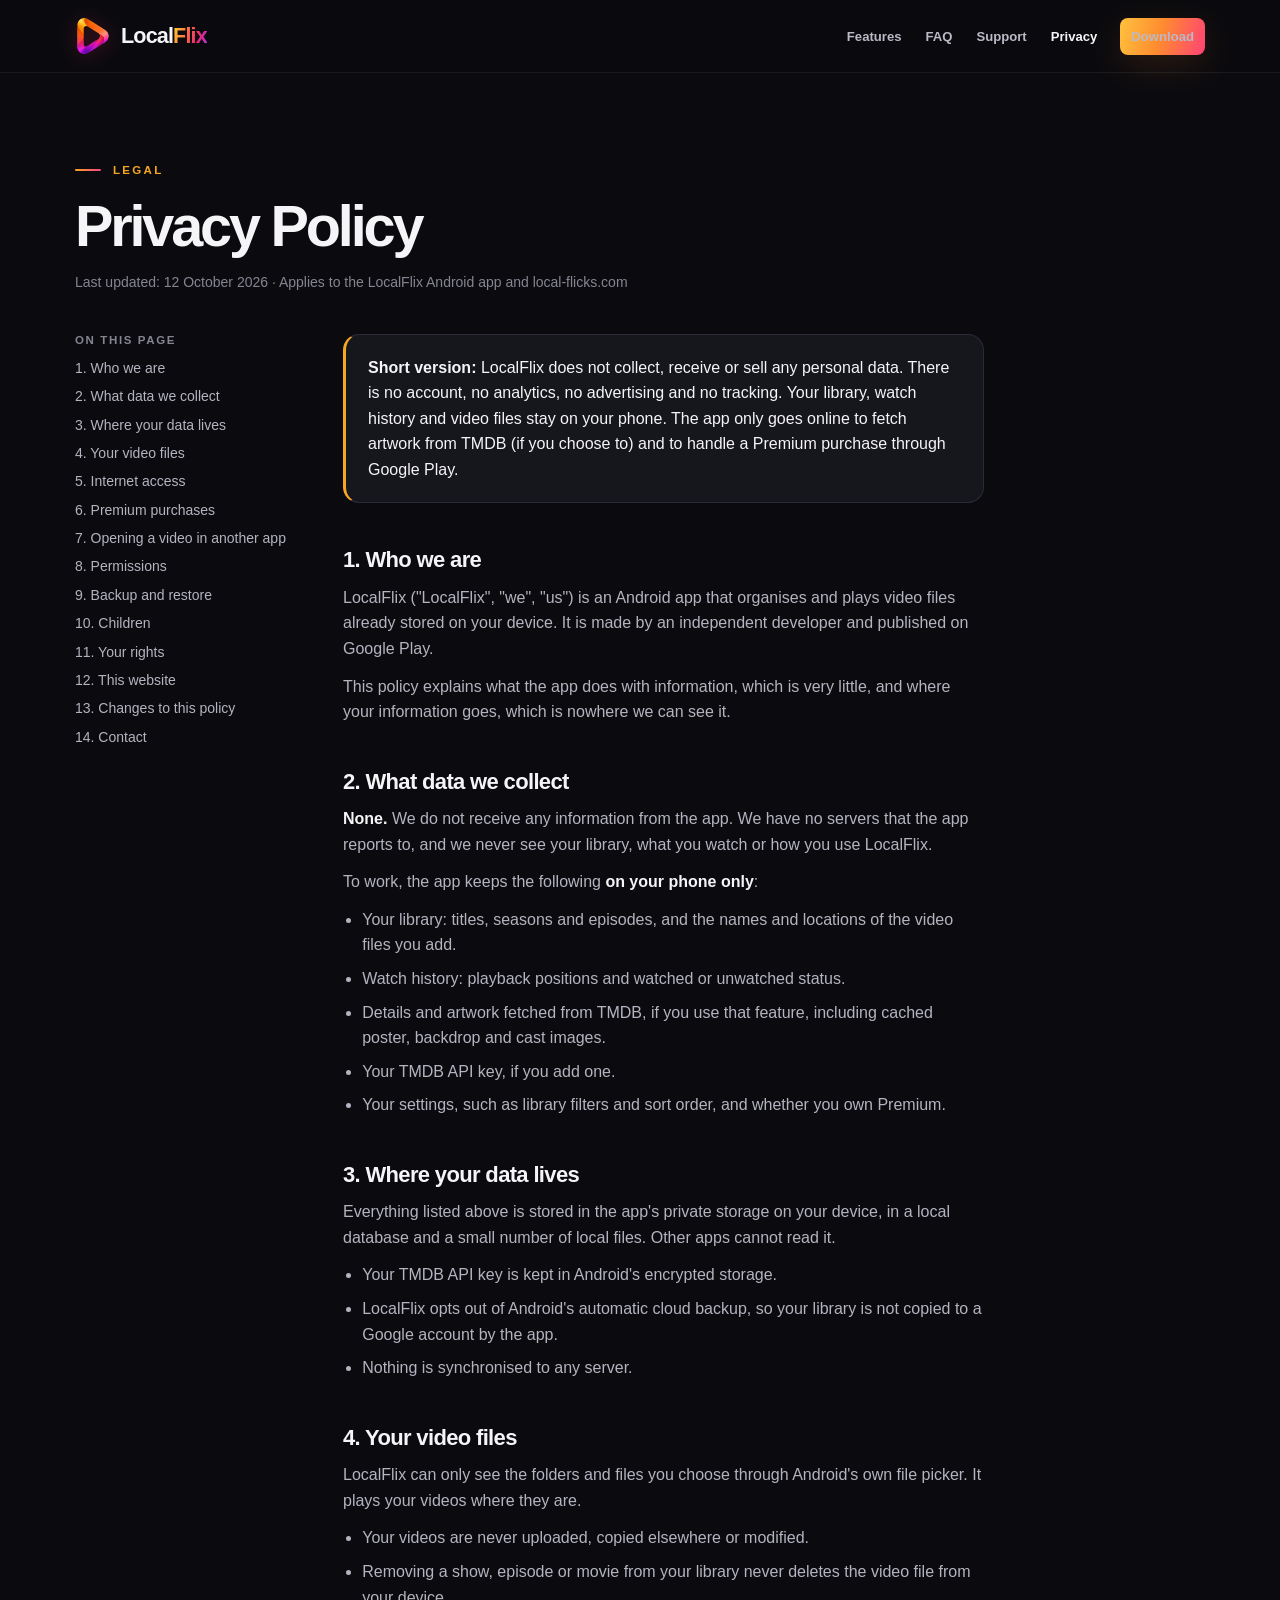
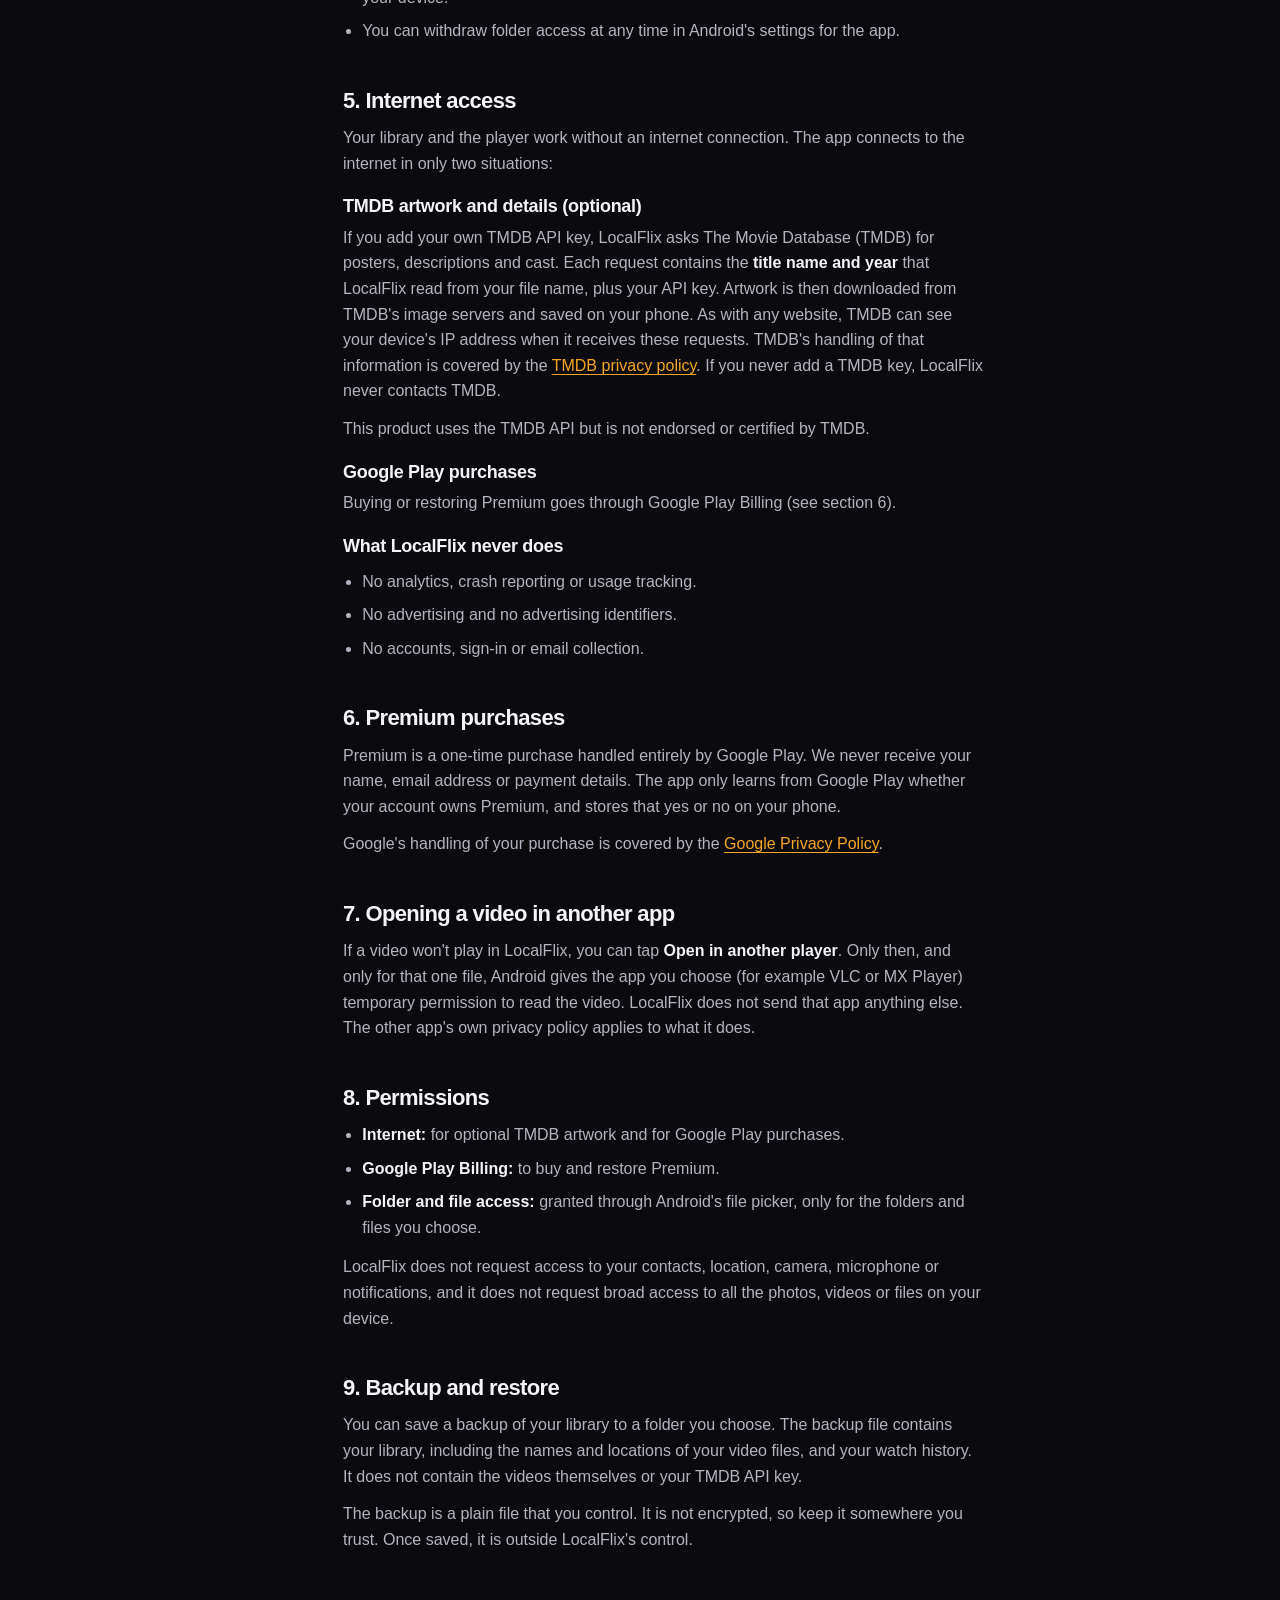
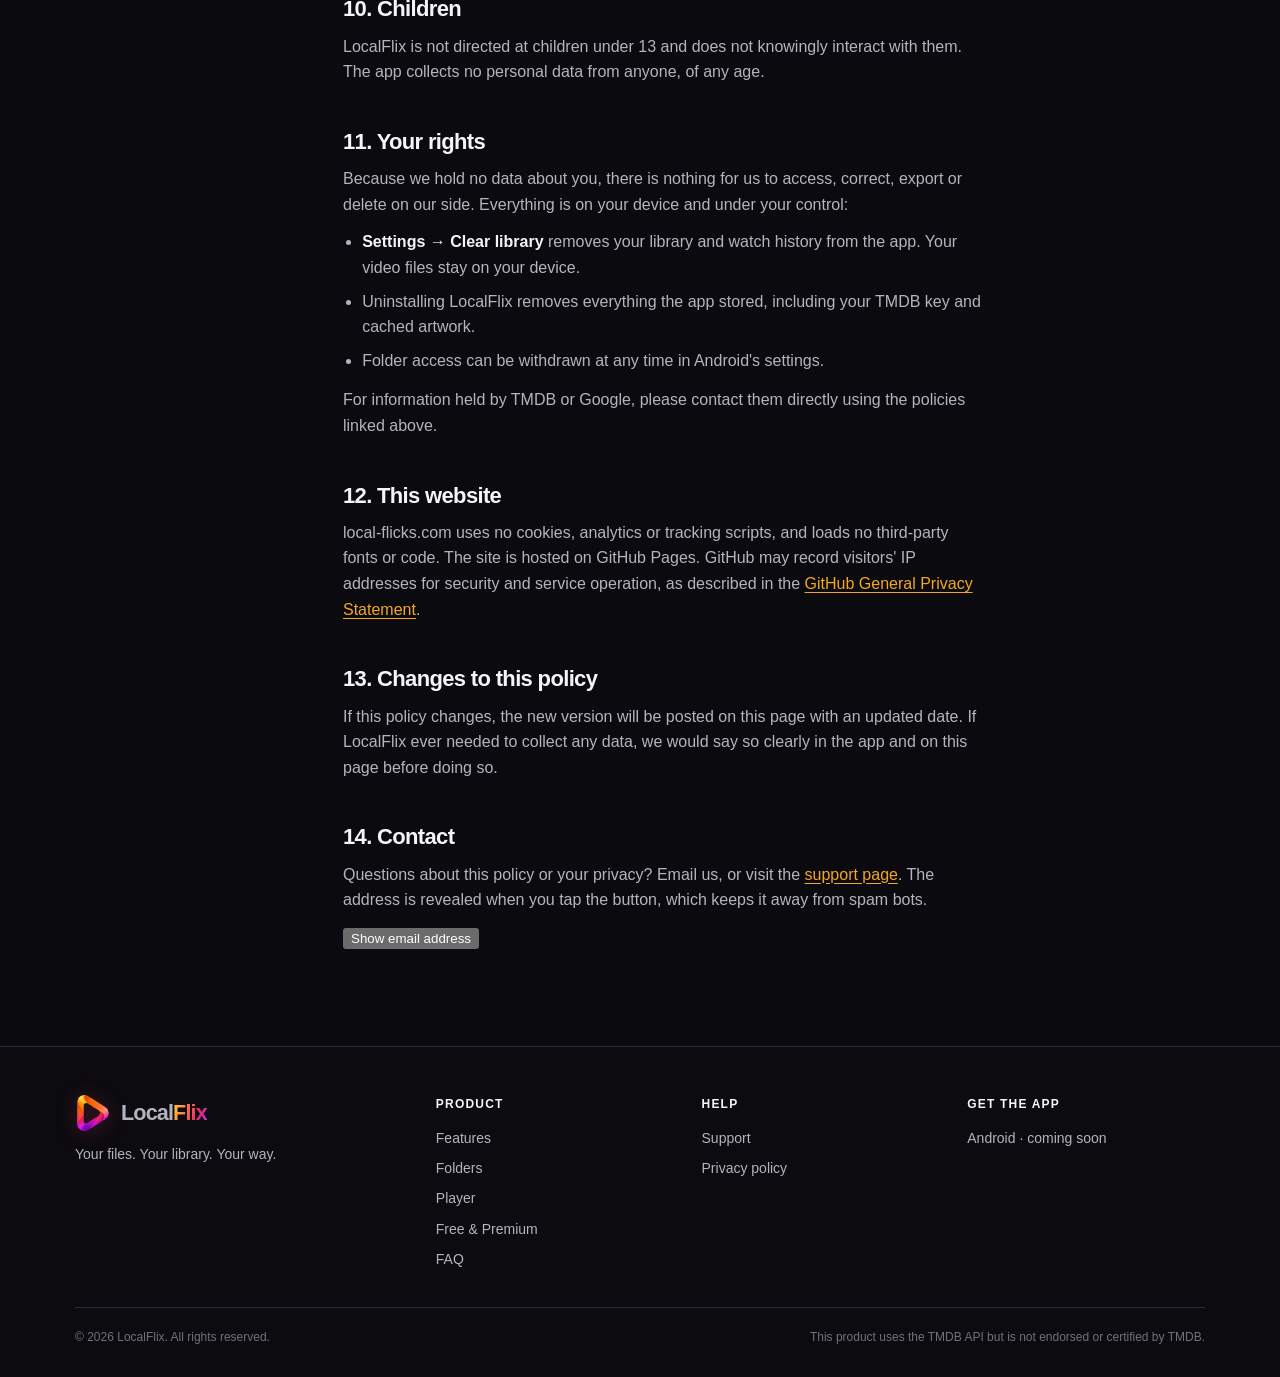
==== commit b7b473e3: "v3 - COnsistent menu, placeholder store QR" ====
--- a/privacy.html
+++ b/privacy.html
@@ -31,7 +31,7 @@
       <a href="index.html#faq">FAQ</a>
       <a href="support.html">Support</a>
       <a href="privacy.html" aria-current="page">Privacy</a>
-      <a class="pill-soon" href="index.html#download"><span class="dot"></span>Android · Coming soon</a>
+      <a class="btn btn-nav" href="index.html#download">Download</a>
     </nav>
   </div>
 </header>
@@ -179,7 +179,8 @@
 
       <section id="contact">
         <h2>14. Contact</h2>
-        <p>Questions about this policy or your privacy? Email <a href="mailto:snap.appdev@proton.me">snap.appdev@proton.me</a> or visit the <a href="support.html">support page</a>.</p>
+        <p>Questions about this policy or your privacy? Email us, or visit the <a href="support.html">support page</a>. The address is revealed when you tap the button, which keeps it away from spam bots.</p>
+        <p><button type="button" class="reveal-email" data-u="vedppa.pans" data-d="em.notorp" data-subject="LocalFlix privacy question">Show email address</button> <noscript>(Turn on JavaScript to see the address.)</noscript></p>
       </section>
     </article>
   </div>
--- a/assets/css/site.css
+++ b/assets/css/site.css
@@ -1,95 +1,86 @@
-/* LocalFlix site styles. One stylesheet shared by index, privacy and support.
-   Layout concept: a dark "screening room" page. Near-black ground, warm amber
-   accent from the app, and the logo's amber-to-violet ribbon used sparingly. */
+/* LocalFlix site styles. Shared by index, privacy and support.
+   Concept: a private screening room. Near-black ground, the app's warm amber,
+   and the logo's amber-to-violet ribbon used for display type, glows and the
+   primary call to action. Display headings are huge and tightly set; body copy
+   stays calm and readable. */
 
 :root {
   color-scheme: dark;
 
   /* colour */
   --bg: #0b0b0f;
-  --surface: #14141b;
-  --surface-2: #1b1b24;
+  --bg-2: #101016;
+  --surface: #16161d;
+  --surface-2: #1f1f29;
   --line: #2a2a36;
   --text: #f5f5f7;
   --muted: #b4b4c0;
-  --faint: #7a7a88;
+  --faint: #858592;
   --amber: #f5a623;
-  --amber-ink: #0b0b0f;
-  --ribbon: linear-gradient(120deg, #ffb21a 0%, #ff5a1f 38%, #e3217f 70%, #8a2be2 100%);
+  --amber-soft: #ffd087;
+  --amber-ink: #100b09;
+  --ribbon: linear-gradient(100deg, #ffd54a 0%, #ff7d30 29%, #ff367b 63%, #ba46fb 100%);
+  --cta: linear-gradient(105deg, #ffc23e, #ff8c2f 47%, #ff4275);
 
   /* type */
-  --font: -apple-system, BlinkMacSystemFont, "Segoe UI", Roboto, "Helvetica Neue", Arial, sans-serif;
+  --font: Inter, -apple-system, BlinkMacSystemFont, "Segoe UI", Roboto, "Helvetica Neue", Arial, sans-serif;
   --mono: ui-monospace, "SF Mono", "Cascadia Mono", Menlo, Consolas, monospace;
   --step--1: 0.875rem;
   --step-0: 1rem;
   --step-1: 1.125rem;
   --step-2: 1.375rem;
   --step-3: clamp(1.6rem, 1.2rem + 1.6vw, 2.25rem);
-  --step-4: clamp(2.2rem, 1.4rem + 3.4vw, 3.75rem);
 
   /* layout */
-  --wrap: 1120px;
+  --wrap: 1170px;
   --gutter: 20px;
-  --radius: 14px;
-  --header-h: 64px;
+  --radius: 16px;
+  --header-h: 72px;
 }
 
 *, *::before, *::after { box-sizing: border-box; }
 html { scroll-behavior: smooth; -webkit-text-size-adjust: 100%; }
-@media (prefers-reduced-motion: reduce) { html { scroll-behavior: auto; } }
-
 body {
-  margin: 0;
-  background: var(--bg);
-  color: var(--text);
-  font-family: var(--font);
-  font-size: var(--step-0);
-  line-height: 1.6;
-}
-
+  margin: 0; background: var(--bg); color: var(--text);
+  font-family: var(--font); font-size: var(--step-0); line-height: 1.6;
+  -webkit-font-smoothing: antialiased;
+}
+::selection { background: var(--amber); color: var(--bg); }
 img, svg { display: block; max-width: 100%; }
 a { color: var(--amber); text-underline-offset: 3px; }
 a:hover { color: #ffbe4d; }
-:focus-visible { outline: 2px solid var(--amber); outline-offset: 3px; border-radius: 6px; }
-
+:focus-visible { outline: 3px solid var(--amber); outline-offset: 4px; border-radius: 6px; }
 h1, h2, h3 { line-height: 1.15; margin: 0; text-wrap: balance; letter-spacing: -0.02em; }
-h1 { font-size: var(--step-4); font-weight: 800; }
-h2 { font-size: var(--step-3); font-weight: 800; }
-h3 { font-size: var(--step-1); font-weight: 700; letter-spacing: -0.01em; }
+h1 { font-weight: 900; }
+h2 { font-weight: 800; }
+h3 { font-size: var(--step-1); font-weight: 750; letter-spacing: -0.015em; }
 p { margin: 0; }
 
 .wrap { width: 100%; max-width: var(--wrap); margin-inline: auto; padding-inline: var(--gutter); }
-
-.skip {
-  position: absolute; left: -9999px; top: 8px; z-index: 100;
-  background: var(--amber); color: var(--amber-ink); padding: 8px 14px; border-radius: 8px; font-weight: 700;
-}
+.skip { position: absolute; left: -9999px; top: 8px; z-index: 100; background: var(--amber); color: var(--bg); padding: 10px 14px; border-radius: 8px; font-weight: 800; }
 .skip:focus { left: 12px; }
-
 .icon { width: 22px; height: 22px; fill: none; stroke: currentColor; stroke-width: 1.8; stroke-linecap: round; stroke-linejoin: round; flex: none; }
+.ribbon-text, .display em { font-style: normal; background: var(--ribbon); -webkit-background-clip: text; background-clip: text; color: transparent; }
 
 /* ── Header ─────────────────────────────────────────────────────────────── */
 .site-header {
   position: sticky; top: 0; z-index: 50;
-  background: rgba(11, 11, 15, 0.86);
-  backdrop-filter: saturate(140%) blur(10px);
-  -webkit-backdrop-filter: saturate(140%) blur(10px);
-  border-bottom: 1px solid var(--line);
-}
-.site-header .wrap { display: flex; align-items: center; gap: 16px; min-height: var(--header-h); }
-.brand { display: flex; align-items: center; gap: 10px; color: var(--text); text-decoration: none; font-weight: 800; font-size: 1.15rem; letter-spacing: -0.01em; }
-.brand img { width: 30px; height: 30px; }
+  background: rgba(11, 11, 15, 0.84);
+  backdrop-filter: saturate(150%) blur(18px); -webkit-backdrop-filter: saturate(150%) blur(18px);
+  border-bottom: 1px solid rgba(255, 255, 255, 0.07);
+}
+.site-header .wrap { display: flex; align-items: center; gap: 20px; min-height: var(--header-h); }
+.brand { display: flex; align-items: center; gap: 10px; color: var(--text); text-decoration: none; font-weight: 900; font-size: 1.35rem; letter-spacing: -0.04em; }
+.brand img { width: 36px; height: 36px; filter: drop-shadow(0 2px 10px rgba(215, 50, 85, 0.3)); }
+.brand b { font-weight: 900; background: linear-gradient(110deg, #ffc033 10%, #ff7040 40%, #ed2672 70%, #ac36ef); -webkit-background-clip: text; background-clip: text; color: transparent; }
 .brand:hover { color: var(--text); }
 
-.nav { margin-left: auto; display: flex; align-items: center; gap: 4px; }
-.nav a { color: var(--muted); text-decoration: none; font-size: var(--step--1); font-weight: 600; padding: 8px 10px; border-radius: 8px; }
-.nav a:hover { color: var(--text); background: var(--surface); }
-.nav .btn { margin-left: 8px; color: var(--amber-ink); }
-.nav .btn:hover { color: var(--amber-ink); background: #ffbe4d; }
-
+.nav { margin-left: auto; display: flex; align-items: center; gap: 2px; }
+.nav a { color: #bbb9c5; text-decoration: none; font-size: 0.82rem; font-weight: 700; padding: 8px 11px; border-radius: 8px; }
+.nav a:hover, .nav a[aria-current="page"] { color: var(--text); }
+.nav .btn { margin-left: 10px; }
 .menu-toggle { display: none; margin-left: auto; background: none; border: 1px solid var(--line); color: var(--text); border-radius: 10px; padding: 8px; cursor: pointer; }
-
-@media (max-width: 860px) {
+@media (max-width: 900px) {
   .menu-toggle { display: inline-flex; }
   .nav { display: none; position: absolute; left: 0; right: 0; top: 100%; flex-direction: column; align-items: stretch; gap: 0;
          background: var(--bg); border-bottom: 1px solid var(--line); padding: 8px var(--gutter) 16px; }
@@ -98,192 +89,234 @@
   .nav .btn { margin: 8px 0 0; justify-content: center; }
 }
 
-/* ── Buttons ────────────────────────────────────────────────────────────── */
+/* ── Buttons and pills ──────────────────────────────────────────────────── */
 .btn {
-  display: inline-flex; align-items: center; gap: 8px;
-  background: var(--amber); color: var(--amber-ink);
-  font-weight: 700; text-decoration: none; border-radius: 999px;
-  padding: 12px 20px; border: 0; cursor: pointer; font-size: var(--step-0);
-}
-.btn:hover { background: #ffbe4d; color: var(--amber-ink); }
-.btn-ghost { background: transparent; color: var(--text); border: 1px solid var(--line); }
-.btn-ghost:hover { background: var(--surface); color: var(--text); }
-
-/* ── Sections ───────────────────────────────────────────────────────────── */
-section { padding-block: clamp(56px, 8vw, 104px); }
-section[id], [id].anchor { scroll-margin-top: calc(var(--header-h) + 12px); }
-.section-alt { background: var(--surface); border-block: 1px solid var(--line); }
-
+  display: inline-flex; align-items: center; justify-content: center; gap: 10px;
+  border-radius: 12px; padding: 14px 20px; font-size: 0.9rem; font-weight: 800; text-decoration: none;
+  color: var(--amber-ink); background: var(--cta); border: 0; cursor: pointer;
+  box-shadow: 0 10px 35px rgba(233, 119, 39, 0.16); transition: transform 0.2s, box-shadow 0.2s;
+}
+.btn:hover { color: var(--amber-ink); transform: translateY(-2px); box-shadow: 0 14px 42px rgba(243, 92, 63, 0.33); }
+.btn-ghost { background: rgba(255, 255, 255, 0.035); color: var(--text); border: 1px solid #47414e; box-shadow: none; }
+.btn-ghost:hover { color: var(--text); box-shadow: none; background: rgba(255, 255, 255, 0.06); }
+.pill-soon { display: inline-flex; align-items: center; gap: 9px; border: 1px solid rgba(245, 166, 35, 0.45); color: var(--amber-soft); padding: 10px 16px; border-radius: 999px; font-size: 0.75rem; font-weight: 800; letter-spacing: 0.04em; text-decoration: none; white-space: nowrap; background: rgba(40, 32, 25, 0.6); }
+.pill-soon:hover { color: #ffe1ad; }
+.dot { width: 7px; height: 7px; border-radius: 50%; background: var(--amber); box-shadow: 0 0 10px rgba(245, 166, 35, 0.6); flex: none; }
+
+/* ── Section scaffolding ────────────────────────────────────────────────── */
+section { padding-block: clamp(72px, 9vw, 112px); position: relative; }
+section[id] { scroll-margin-top: calc(var(--header-h) + 8px); }
+.band { background: var(--bg-2); border-block: 1px solid var(--line); }
 .eyebrow {
-  display: inline-block; font-size: var(--step--1); font-weight: 700; letter-spacing: 0.08em; text-transform: uppercase;
-  color: var(--amber); margin-bottom: 14px;
-}
-.lede { color: var(--muted); font-size: var(--step-1); max-width: 62ch; margin-top: 16px; }
-.section-head { max-width: 760px; margin-bottom: 44px; }
-
-.ribbon-text { background: var(--ribbon); -webkit-background-clip: text; background-clip: text; color: transparent; }
+  display: inline-flex; align-items: center; gap: 12px; margin-bottom: 18px;
+  color: var(--amber); font-size: 0.72rem; font-weight: 900; letter-spacing: 0.2em; text-transform: uppercase;
+}
+.eyebrow::before { content: ""; width: 26px; height: 2px; border-radius: 2px; background: linear-gradient(90deg, #f5a623, #fc4282); }
+.display { font-size: clamp(2.4rem, 1.4rem + 4vw, 3.9rem); font-weight: 900; letter-spacing: -0.055em; line-height: 1.04; }
+.lede { color: #aaa8b4; font-size: var(--step-1); line-height: 1.75; max-width: 64ch; margin-top: 20px; }
+.section-head { max-width: 820px; margin-bottom: 52px; }
 
 /* ── Hero ───────────────────────────────────────────────────────────────── */
-.hero { position: relative; overflow: hidden; padding-block: clamp(48px, 7vw, 96px) clamp(56px, 8vw, 104px); }
-.hero::before {
-  content: ""; position: absolute; inset: -30% -10% auto 45%; height: 520px; pointer-events: none;
-  background: radial-gradient(closest-side, rgba(255, 90, 31, 0.22), rgba(138, 43, 226, 0.12) 55%, transparent 75%);
-  filter: blur(10px);
-}
-.hero .wrap { position: relative; display: grid; grid-template-columns: 1.05fr 0.95fr; gap: 48px; align-items: center; }
-.hero-copy { min-width: 0; }
-.hero-copy .lede { margin-top: 20px; }
-.cta-row { display: flex; flex-wrap: wrap; align-items: center; gap: 12px; margin-top: 28px; }
-.microcopy { color: var(--faint); font-size: var(--step--1); margin-top: 14px; }
-.chips { display: flex; flex-wrap: wrap; gap: 8px; margin-top: 26px; }
-.chip { display: inline-flex; align-items: center; gap: 6px; font-size: var(--step--1); color: var(--muted); background: var(--surface); border: 1px solid var(--line); border-radius: 999px; padding: 6px 12px; }
-.chip .icon { width: 16px; height: 16px; color: var(--amber); }
-@media (max-width: 900px) { .hero .wrap { grid-template-columns: 1fr; } }
-
-/* ── Image placeholders (replace with <img> when artwork is ready) ─────── */
-.ph {
-  position: relative; margin: 0; width: 100%; max-width: 100%;
-  border: 2px dashed #3a3a4a; border-radius: var(--radius);
-  background:
-    repeating-linear-gradient(135deg, rgba(255, 255, 255, 0.025) 0 12px, transparent 12px 24px),
-    var(--surface-2);
-  display: grid; place-items: center; text-align: center; color: var(--faint);
-}
+.hero { overflow: hidden; border-bottom: 1px solid var(--line); padding-block: clamp(48px, 7vw, 80px); }
+.hero::before { content: ""; position: absolute; width: 880px; height: 880px; right: -320px; top: -180px; pointer-events: none;
+  background: radial-gradient(circle, rgba(164, 38, 128, 0.32) 0%, rgba(216, 60, 54, 0.18) 27%, transparent 69%); }
+.hero::after { content: ""; position: absolute; width: 740px; height: 700px; left: -480px; top: 240px; pointer-events: none;
+  background: radial-gradient(circle, rgba(218, 107, 21, 0.25), transparent 60%); }
+.hero .wrap { position: relative; z-index: 1; display: grid; grid-template-columns: 1.05fr 0.95fr; gap: 40px; align-items: center; }
+.hero h1 { font-size: clamp(3rem, 1.6rem + 5.6vw, 5.6rem); letter-spacing: -0.07em; line-height: 0.98; margin-bottom: 26px; }
+.hero h1 em { font-style: normal; background: var(--ribbon); -webkit-background-clip: text; background-clip: text; color: transparent; }
+.hero .lede { margin-top: 0; max-width: 52ch; color: #c3c1ca; }
+.cta-row { display: flex; flex-wrap: wrap; align-items: center; gap: 12px; margin-top: 32px; }
+.checks { list-style: none; padding: 0; margin: 22px 0 0; display: flex; flex-wrap: wrap; gap: 8px 20px; font-size: 0.8rem; color: #9996a4; }
+.checks li::before { content: "\2713"; color: var(--amber); font-weight: 900; margin-right: 7px; }
+
+.hero-art { position: relative; height: 640px; display: grid; place-items: center; }
+.orbit { position: absolute; width: 540px; height: 540px; border-radius: 50%; border: 1px solid rgba(244, 127, 54, 0.16); transform: rotate(-20deg); box-shadow: inset 0 0 100px rgba(255, 60, 130, 0.08); }
+.orbit::before, .orbit::after { content: ""; position: absolute; border-radius: 50%; }
+.orbit::before { inset: 48px; border: 1px dashed rgba(255, 163, 76, 0.22); }
+.orbit::after { inset: 104px; border: 1px solid rgba(230, 70, 164, 0.24); }
+.backmark { position: absolute; width: 440px; opacity: 0.1; transform: rotate(-17deg); filter: blur(1px); }
+.phone { position: relative; z-index: 2; width: 270px; aspect-ratio: 9 / 19.5; padding: 9px; border-radius: 44px; transform: rotate(6deg);
+  background: linear-gradient(145deg, #4e4148, #141318 24%, #100e13 75%, #63515f);
+  box-shadow: 0 36px 70px rgba(0, 0, 0, 0.7), 0 0 40px rgba(245, 70, 105, 0.2), 0 0 0 1px rgba(130, 116, 122, 0.45); }
+.phone::before { content: ""; position: absolute; z-index: 3; width: 72px; height: 18px; top: 14px; left: 50%; transform: translateX(-50%); background: #0b0b10; border-radius: 15px; }
+.phone-screen { width: 100%; height: 100%; overflow: hidden; border-radius: 36px; border: 1px solid #44404a; background: #0b0b0f; display: grid; place-items: center; }
+.phone-screen img { width: 100%; height: 100%; object-fit: cover; }
+.float-card { position: absolute; z-index: 3; padding: 15px 18px; border-radius: 16px; border: 1px solid rgba(255, 255, 255, 0.18);
+  background: rgba(27, 24, 34, 0.9); backdrop-filter: blur(14px); -webkit-backdrop-filter: blur(14px); box-shadow: 0 16px 35px rgba(0, 0, 0, 0.55); }
+.float-card span { display: flex; align-items: center; gap: 7px; font-size: 0.62rem; font-weight: 800; letter-spacing: 0.13em; text-transform: uppercase; color: #a9a2b2; }
+.float-card strong { display: block; margin-top: 6px; font-size: 1.02rem; }
+.float-top { left: 0; top: 110px; transform: rotate(-8deg); }
+.float-bottom { right: 0; bottom: 110px; transform: rotate(-4deg); }
+.float-bottom strong { color: var(--amber-soft); }
+@media (max-width: 980px) {
+  .hero .wrap { grid-template-columns: 1fr; }
+  .hero-art { height: 560px; }
+}
+@media (max-width: 520px) {
+  .hero-art { height: 500px; }
+  .phone { width: 220px; }
+  .orbit { width: 380px; height: 380px; }
+  .backmark { width: 300px; }
+  .float-card { padding: 11px 13px; }
+  .float-card strong { font-size: 0.85rem; }
+  .float-top { top: 56px; }
+  .float-bottom { bottom: 64px; }
+}
+
+/* ── Ribbon strip ───────────────────────────────────────────────────────── */
+.strip { padding-block: 16px; border-bottom: 1px solid var(--line); background: linear-gradient(90deg, #170f1b, #1f1215 50%, #170e1d); }
+.strip ul { list-style: none; margin: 0; padding: 0; display: flex; justify-content: space-around; flex-wrap: wrap; gap: 10px 22px;
+  color: #dad3d5; font-size: 0.7rem; font-weight: 800; letter-spacing: 0.16em; text-transform: uppercase; }
+.strip b { color: var(--amber); font-size: 1rem; margin-right: 9px; letter-spacing: 0; }
+
+/* ── Image placeholders (swap for <img> when artwork is ready) ─────────── */
+.ph { position: relative; margin: 0; width: 100%; border: 2px dashed #3a3a4a; border-radius: var(--radius); display: grid; place-items: center; text-align: center; color: var(--faint);
+  background: repeating-linear-gradient(135deg, rgba(255, 255, 255, 0.025) 0 12px, transparent 12px 24px), var(--surface-2); }
 .ph figcaption, .ph .ph-label { padding: 16px; font-size: var(--step--1); line-height: 1.5; }
-.ph strong { display: block; color: var(--muted); font-size: var(--step-0); letter-spacing: 0.02em; }
-.ph code { font-family: var(--mono); font-size: 0.8rem; color: var(--faint); }
-.ph-hero { aspect-ratio: 1600 / 1200; }
-.ph-wide { aspect-ratio: 1920 / 1080; }
-.ph-feature { aspect-ratio: 1200 / 900; }
-.ph-square { aspect-ratio: 1 / 1; }
-.ph-phone { aspect-ratio: 1080 / 2280; border-radius: 22px; }
-.ph-qr { aspect-ratio: 1 / 1; width: 132px; }
-
-/* ── Problem section: the filename strip ──────────────────────────────── */
-.problem { display: grid; grid-template-columns: 1fr 1fr; gap: 48px; align-items: start; }
-.pains { list-style: none; padding: 0; margin: 28px 0 0; display: grid; gap: 14px; }
-.pains li { display: flex; gap: 12px; color: var(--muted); }
-.pains .icon { color: var(--amber); margin-top: 2px; }
-.rename { background: var(--bg); border: 1px solid var(--line); border-radius: var(--radius); padding: 22px; display: grid; gap: 14px; }
-.rename-row { display: grid; gap: 6px; }
-.rename-label { font-size: 0.75rem; letter-spacing: 0.08em; text-transform: uppercase; color: var(--faint); font-weight: 700; }
-.filename { font-family: var(--mono); font-size: 0.85rem; color: var(--faint); overflow-wrap: anywhere; }
-.tidy { display: flex; align-items: baseline; gap: 10px; flex-wrap: wrap; }
-.tidy b { font-size: var(--step-1); }
-.tidy span { font-family: var(--mono); font-size: 0.85rem; color: var(--amber); background: rgba(245, 166, 35, 0.1); border-radius: 6px; padding: 2px 8px; }
-.rename hr { border: 0; border-top: 1px solid var(--line); margin: 4px 0; }
-@media (max-width: 860px) { .problem { grid-template-columns: 1fr; } }
-
-/* ── Cards ──────────────────────────────────────────────────────────────── */
+.ph strong { display: block; color: var(--muted); letter-spacing: 0.02em; }
+.ph code { font-family: var(--mono); font-size: 0.75rem; color: var(--faint); }
+.ph-screen { border: 0; border-radius: 0; height: 100%; }
+.ph-square { aspect-ratio: 1 / 1; max-width: 470px; margin-inline: auto; }
+.ph-phone { aspect-ratio: 1080 / 2340; border-radius: 22px; }
+
+/* ── From .mkv to movie night ───────────────────────────────────────────── */
+.shift { background: radial-gradient(ellipse at 48% 0%, rgba(123, 33, 83, 0.12), transparent 55%), var(--bg-2); border-block: 1px solid var(--line); }
+.split { display: grid; grid-template-columns: 1fr 1fr; gap: 64px; align-items: center; }
+.split > * { min-width: 0; }
+.file-visual { background: #17171f; border: 1px solid #393342; border-radius: 26px; padding: 30px; box-shadow: 0 22px 50px rgba(0, 0, 0, 0.35); display: grid; gap: 12px; }
+.file-label { font-size: 0.68rem; font-weight: 900; letter-spacing: 0.16em; text-transform: uppercase; color: #8e8b9b; }
+.raw-file { font-family: var(--mono); font-size: 0.82rem; line-height: 1.6; color: #9c99a6; background: #101015; border: 1px solid #393743; border-radius: 12px; padding: 15px 17px; overflow-wrap: anywhere; }
+.file-arrow { width: 40px; height: 40px; margin: 2px auto; border-radius: 50%; display: grid; place-items: center; color: #181017;
+  background: linear-gradient(135deg, #ffb22d, #f34a62); box-shadow: 0 0 29px rgba(231, 103, 75, 0.35); }
+.file-arrow .icon { width: 20px; height: 20px; stroke-width: 2.4; }
+.file-after { display: flex; align-items: center; gap: 16px; background: #211c24; border: 1px solid #77502c; border-radius: 14px; padding: 15px 19px; }
+.file-after .play { width: 44px; height: 44px; flex: none; border-radius: 13px; display: grid; place-items: center; background: var(--amber); color: #151015; }
+.file-after .play svg { width: 18px; height: 18px; fill: currentColor; stroke: none; }
+.file-after strong { display: block; font-size: 1.05rem; }
+.file-after small { display: block; color: #afa7aa; margin-top: 3px; font-size: 0.78rem; }
+.sparks { list-style: none; padding: 0; margin: 26px 0 0; display: grid; gap: 14px; color: #b8b6c0; }
+.sparks li { display: flex; gap: 12px; align-items: flex-start; }
+.sparks li::before { content: "\2726"; color: #ffac45; line-height: 1.6; }
+@media (max-width: 900px) { .split { grid-template-columns: 1fr; gap: 40px; } }
+
+/* ── Feature cards ──────────────────────────────────────────────────────── */
 .grid-3 { display: grid; grid-template-columns: repeat(3, minmax(0, 1fr)); gap: 18px; }
-.grid-2 { display: grid; grid-template-columns: repeat(2, minmax(0, 1fr)); gap: 18px; }
-@media (max-width: 900px) { .grid-3 { grid-template-columns: repeat(2, minmax(0, 1fr)); } }
-@media (max-width: 600px) { .grid-3, .grid-2 { grid-template-columns: 1fr; } }
-
-.card { background: var(--surface); border: 1px solid var(--line); border-radius: var(--radius); padding: 24px; display: grid; gap: 10px; align-content: start; }
-.section-alt .card { background: var(--bg); }
-.card p { color: var(--muted); }
-.card-icon { width: 44px; height: 44px; border-radius: 12px; display: grid; place-items: center; background: rgba(245, 166, 35, 0.12); color: var(--amber); margin-bottom: 4px; }
-
-/* ── Spotlight (image + points) ───────────────────────────────────────── */
-.spotlight { display: grid; grid-template-columns: 1fr 1fr; gap: 56px; align-items: center; }
-.spotlight.reverse .spotlight-media { order: 2; }
-.points { list-style: none; padding: 0; margin: 28px 0 0; display: grid; gap: 22px; }
-.points li { display: grid; grid-template-columns: 44px 1fr; gap: 14px; }
-.points p { color: var(--muted); margin-top: 4px; }
-@media (max-width: 900px) {
-  .spotlight { grid-template-columns: 1fr; gap: 36px; }
-  .spotlight.reverse .spotlight-media { order: 0; }
-}
-
-/* ── Player gesture map ─────────────────────────────────────────────────── */
-.gestures { display: grid; grid-template-columns: repeat(4, minmax(0, 1fr)); gap: 14px; margin-top: 28px; }
-.gesture { background: var(--surface); border: 1px solid var(--line); border-radius: var(--radius); padding: 18px; display: grid; gap: 6px; align-content: start; }
-.gesture .icon { color: var(--amber); width: 26px; height: 26px; }
-.gesture b { font-size: var(--step-0); }
-.gesture span { color: var(--muted); font-size: var(--step--1); }
-@media (max-width: 900px) { .gestures { grid-template-columns: repeat(2, minmax(0, 1fr)); } }
+@media (max-width: 960px) { .grid-3 { grid-template-columns: repeat(2, minmax(0, 1fr)); } }
+@media (max-width: 620px) { .grid-3 { grid-template-columns: 1fr; } }
+.feature { border: 1px solid var(--line); border-radius: 23px; padding: 32px; background: linear-gradient(145deg, #1a1922, #121217); display: grid; gap: 12px; align-content: start; transition: transform 0.2s, border-color 0.2s; }
+.feature:hover { transform: translateY(-4px); border-color: #735360; }
+.feature h3 { font-size: 1.3rem; letter-spacing: -0.035em; }
+.feature p { color: #a8a7b4; font-size: 0.92rem; line-height: 1.7; }
+.symbol { width: 54px; height: 54px; border-radius: 15px; display: grid; place-items: center; margin-bottom: 14px; color: #ffbb54;
+  background: linear-gradient(135deg, rgba(113, 66, 30, 0.35), rgba(99, 32, 70, 0.35)); border: 1px solid rgba(156, 83, 51, 0.35); }
+.symbol .icon { width: 26px; height: 26px; }
+
+/* ── Folders ────────────────────────────────────────────────────────────── */
+.folders { overflow: hidden; }
+.folder-media { position: relative; display: grid; place-items: center; min-height: 420px; }
+.folder-media::before { content: ""; position: absolute; inset: 0; background: radial-gradient(circle at 50% 45%, rgba(228, 126, 25, 0.18), transparent 63%); filter: blur(12px); }
+.folder-media > * { position: relative; }
+.folder-points { display: grid; gap: 24px; margin-top: 32px; }
+.folder-points article { padding-left: 20px; border-left: 2px solid #da753d; }
+.folder-points h3 { font-size: 1.05rem; margin-bottom: 6px; }
+.folder-points p { color: #a6a4af; font-size: 0.92rem; line-height: 1.65; }
+@media (max-width: 900px) { .folder-media { min-height: 0; order: -1; } }
+
+/* ── Player band ────────────────────────────────────────────────────────── */
+.player-band { background: linear-gradient(120deg, #1c121c 0%, #17131d 40%, #121118); border-block: 1px solid #38303c; }
+.player-band .wrap { display: grid; grid-template-columns: 0.9fr 1.1fr; gap: 48px; align-items: center; }
+.player-band .display { font-size: clamp(2rem, 1.3rem + 2.6vw, 3rem); }
+.facts { display: grid; grid-template-columns: repeat(2, minmax(0, 1fr)); gap: 12px; }
+.facts div { background: #24202a; border: 1px solid #493740; border-radius: 13px; padding: 16px 18px; color: #ddd0d5; font-size: 0.85rem; line-height: 1.55; }
+.facts b { display: flex; align-items: center; gap: 8px; color: #ffbd65; margin-bottom: 6px; font-size: 0.92rem; }
+.facts .icon { width: 18px; height: 18px; }
+@media (max-width: 960px) { .player-band .wrap { grid-template-columns: 1fr; gap: 28px; } }
+@media (max-width: 480px) { .facts { grid-template-columns: 1fr; } }
 
 /* ── Steps ──────────────────────────────────────────────────────────────── */
-.steps { list-style: none; padding: 0; margin: 0; display: grid; grid-template-columns: repeat(4, minmax(0, 1fr)); gap: 18px; counter-reset: step; }
-.steps li { position: relative; background: var(--bg); border: 1px solid var(--line); border-radius: var(--radius); padding: 24px; display: grid; gap: 8px; align-content: start; }
-.steps li::before {
-  counter-increment: step; content: counter(step);
-  width: 34px; height: 34px; border-radius: 999px; display: grid; place-items: center;
-  background: var(--amber); color: var(--amber-ink); font-weight: 800; margin-bottom: 6px;
-}
-.steps p { color: var(--muted); }
-.steps .optional { font-size: 0.75rem; font-weight: 700; letter-spacing: 0.06em; text-transform: uppercase; color: var(--faint); }
-@media (max-width: 900px) { .steps { grid-template-columns: repeat(2, minmax(0, 1fr)); } }
-@media (max-width: 600px) { .steps { grid-template-columns: 1fr; } }
+.steps { list-style: none; padding: 0; margin: 0; display: grid; grid-template-columns: repeat(4, minmax(0, 1fr)); gap: 22px; }
+.steps li { border-top: 1px solid #5c4440; padding: 24px 14px 0 0; display: grid; gap: 10px; align-content: start; }
+.num { font-size: 2.1rem; font-weight: 950; letter-spacing: -0.06em; line-height: 1; background: linear-gradient(105deg, #ffb545, #d1339f); -webkit-background-clip: text; background-clip: text; color: transparent; margin-bottom: 8px; }
+.steps p { color: #aaa6b3; font-size: 0.92rem; line-height: 1.65; }
+.optional { font-size: 0.66rem; font-weight: 800; letter-spacing: 0.12em; text-transform: uppercase; color: var(--faint); }
+@media (max-width: 860px) { .steps { grid-template-columns: repeat(2, minmax(0, 1fr)); } }
+@media (max-width: 480px) { .steps { grid-template-columns: 1fr; } }
 
 /* ── Gallery ────────────────────────────────────────────────────────────── */
 .gallery { display: grid; grid-template-columns: repeat(5, minmax(0, 1fr)); gap: 16px; }
 .gallery figure { margin: 0; display: grid; gap: 10px; }
-.gallery .shot-caption { text-align: center; color: var(--muted); font-size: var(--step--1); }
+.shot-caption { text-align: center; color: var(--muted); font-size: var(--step--1); }
 @media (max-width: 900px) {
-  .gallery { grid-auto-flow: column; grid-auto-columns: minmax(200px, 46%); grid-template-columns: none; overflow-x: auto; scroll-snap-type: x mandatory; padding-bottom: 8px; }
+  .gallery { grid-auto-flow: column; grid-auto-columns: minmax(190px, 46%); grid-template-columns: none; overflow-x: auto; scroll-snap-type: x mandatory; padding-bottom: 8px; }
   .gallery figure { scroll-snap-align: start; }
 }
 
 /* ── Pricing ────────────────────────────────────────────────────────────── */
-.plans { display: grid; grid-template-columns: repeat(2, minmax(0, 1fr)); gap: 18px; max-width: 880px; }
-.plan { background: var(--surface); border: 1px solid var(--line); border-radius: var(--radius); padding: 28px; display: grid; gap: 14px; align-content: start; }
-.plan-premium { border-color: transparent; background: linear-gradient(var(--surface), var(--surface)) padding-box, var(--ribbon) border-box; border: 1px solid transparent; }
-.plan-name { display: flex; align-items: center; gap: 10px; }
-.plan-price { font-size: var(--step-2); font-weight: 800; }
-.plan-price small { display: block; font-size: var(--step--1); color: var(--faint); font-weight: 500; margin-top: 2px; }
-.ticks { list-style: none; padding: 0; margin: 0; display: grid; gap: 10px; }
-.ticks li { display: flex; gap: 10px; color: var(--muted); }
-.ticks .icon { color: var(--amber); width: 20px; height: 20px; margin-top: 3px; }
-.plans-note { color: var(--faint); font-size: var(--step--1); margin-top: 18px; max-width: 70ch; }
-@media (max-width: 700px) { .plans { grid-template-columns: 1fr; } }
+.pricing { background: radial-gradient(circle at 85% 50%, rgba(134, 24, 83, 0.1), transparent 55%); }
+.plans { display: grid; grid-template-columns: repeat(2, minmax(0, 1fr)); gap: 20px; }
+.plan { border: 1px solid #34333e; background: #17171f; padding: 36px; border-radius: 25px; display: grid; gap: 12px; align-content: start; }
+.plan-premium { border-color: #986048; background: linear-gradient(140deg, #30211e, #211821 70%); box-shadow: 0 0 85px rgba(220, 101, 32, 0.1); }
+.plan-name { font-size: 0.85rem; font-weight: 900; letter-spacing: 0.08em; text-transform: uppercase; color: #e3dfe9; }
+.plan-premium .plan-name { color: var(--amber-soft); }
+.plan-head { font-size: 2.1rem; font-weight: 900; letter-spacing: -0.05em; line-height: 1.1; }
+.plan p, .plan li { color: #bdb8c3; font-size: 0.92rem; line-height: 1.7; }
+.plan ul { padding-left: 1.1em; margin: 6px 0 0; display: grid; gap: 6px; }
+.plans-note { color: var(--faint); font-size: var(--step--1); margin-top: 20px; max-width: 72ch; }
+@media (max-width: 760px) { .plans { grid-template-columns: 1fr; } .plan { padding: 26px; } }
+
+/* ── Privacy ────────────────────────────────────────────────────────────── */
+.points { list-style: none; padding: 0; margin: 30px 0 0; display: grid; gap: 22px; }
+.points li { display: grid; grid-template-columns: 48px 1fr; gap: 14px; }
+.points .symbol { width: 48px; height: 48px; margin: 0; border-radius: 13px; }
+.points .symbol .icon { width: 22px; height: 22px; }
+.points p { color: #a6a4af; margin-top: 4px; font-size: 0.95rem; }
 
 /* ── FAQ ────────────────────────────────────────────────────────────────── */
-.faq { max-width: 820px; display: grid; gap: 10px; }
-.faq details { background: var(--surface); border: 1px solid var(--line); border-radius: 12px; padding: 0 20px; }
-.faq summary { cursor: pointer; list-style: none; padding: 18px 0; font-weight: 700; display: flex; justify-content: space-between; gap: 16px; }
+.faq-grid { display: grid; grid-template-columns: 0.85fr 1.15fr; gap: 80px; }
+.faq-grid > * { min-width: 0; }
+.faq details { border-bottom: 1px solid #34313a; padding: 18px 0; }
+.faq summary { display: flex; justify-content: space-between; gap: 20px; align-items: center; list-style: none; cursor: pointer; font-weight: 760; }
 .faq summary::-webkit-details-marker { display: none; }
-.faq summary::after { content: "+"; color: var(--amber); font-size: 1.4rem; line-height: 1; font-weight: 400; }
+.faq summary::after { content: "+"; font-size: 1.5rem; font-weight: 400; color: var(--amber); line-height: 1; }
 .faq details[open] summary::after { content: "\2212"; }
-.faq details p { color: var(--muted); padding-bottom: 18px; }
+.faq details p { color: #aaa7b2; font-size: 0.92rem; line-height: 1.7; margin-top: 10px; padding-right: 28px; }
+@media (max-width: 900px) { .faq-grid { grid-template-columns: 1fr; gap: 24px; } }
 
 /* ── Final CTA ──────────────────────────────────────────────────────────── */
-.final { text-align: center; position: relative; overflow: hidden; }
-.final::before {
-  content: ""; position: absolute; inset: auto 10% -60% 10%; height: 420px; pointer-events: none;
-  background: radial-gradient(closest-side, rgba(255, 90, 31, 0.18), rgba(138, 43, 226, 0.1) 60%, transparent 80%);
-}
+.final { text-align: center; overflow: hidden; }
+.final::before { content: ""; position: absolute; width: 850px; height: 460px; top: -270px; left: 50%; transform: translateX(-50%); pointer-events: none;
+  background: radial-gradient(ellipse, rgba(165, 40, 108, 0.33), rgba(223, 123, 38, 0.25) 38%, transparent 67%); }
 .final .wrap { position: relative; display: grid; justify-items: center; gap: 18px; }
-.final .cta-row { justify-content: center; margin-top: 8px; }
-.qr { display: flex; align-items: center; gap: 14px; color: var(--faint); font-size: var(--step--1); margin-top: 10px; text-align: left; }
-@media (max-width: 600px) { .qr { display: none; } }
+.final .display { font-size: clamp(2.6rem, 1.4rem + 5vw, 5rem); max-width: 16ch; }
+.final .lede { margin-top: 0; text-align: center; }
+.logo-big { width: 96px; height: 96px; filter: drop-shadow(0 8px 27px rgba(216, 58, 113, 0.35)); }
 
 /* ── Footer ─────────────────────────────────────────────────────────────── */
-.site-footer { border-top: 1px solid var(--line); padding-block: 48px 32px; color: var(--muted); font-size: var(--step--1); }
+.site-footer { border-top: 1px solid var(--line); background: #0c0b0f; padding-block: 48px 30px; color: var(--muted); font-size: var(--step--1); }
 .footer-grid { display: grid; grid-template-columns: 1.4fr repeat(3, minmax(0, 1fr)); gap: 28px; }
-.footer-grid h4 { margin: 0 0 12px; color: var(--text); font-size: var(--step--1); letter-spacing: 0.06em; text-transform: uppercase; }
+.footer-grid h4 { margin: 0 0 12px; color: var(--text); font-size: 0.75rem; letter-spacing: 0.1em; text-transform: uppercase; }
 .footer-grid ul { list-style: none; padding: 0; margin: 0; display: grid; gap: 8px; }
 .footer-grid a { color: var(--muted); text-decoration: none; }
-.footer-grid a:hover { color: var(--text); }
+.footer-grid a:hover { color: #ffc075; }
 .footer-brand p { margin-top: 12px; max-width: 34ch; }
-.legal { border-top: 1px solid var(--line); margin-top: 36px; padding-top: 20px; display: grid; gap: 8px; color: var(--faint); }
+.legal { border-top: 1px solid var(--line); margin-top: 36px; padding-top: 20px; display: flex; flex-wrap: wrap; justify-content: space-between; gap: 8px 20px; color: #73707b; font-size: 0.75rem; }
 @media (max-width: 800px) { .footer-grid { grid-template-columns: 1fr 1fr; } .footer-brand { grid-column: 1 / -1; } }
 
 /* ── Document pages (privacy, support) ─────────────────────────────────── */
-.doc-hero { padding-block: clamp(40px, 6vw, 72px) 8px; }
-.doc-hero h1 { font-size: var(--step-3); }
-.doc-meta { color: var(--faint); font-size: var(--step--1); margin-top: 10px; }
+.doc-hero { padding-block: clamp(48px, 7vw, 80px) 8px; }
+.doc-hero h1 { font-size: clamp(2.4rem, 1.5rem + 3.5vw, 3.6rem); letter-spacing: -0.055em; line-height: 1.04; }
+.doc-meta { color: var(--faint); font-size: var(--step--1); margin-top: 14px; }
 .doc-layout { display: grid; grid-template-columns: 220px minmax(0, 1fr); gap: 48px; padding-block: 32px clamp(56px, 8vw, 96px); align-items: start; }
 .toc { position: sticky; top: calc(var(--header-h) + 20px); font-size: var(--step--1); }
-.toc h2 { font-size: 0.75rem; letter-spacing: 0.08em; text-transform: uppercase; color: var(--faint); margin-bottom: 10px; }
+.toc h2 { font-size: 0.72rem; letter-spacing: 0.14em; text-transform: uppercase; color: var(--faint); margin-bottom: 10px; }
 .toc ol { list-style: none; padding: 0; margin: 0; display: grid; gap: 6px; }
 .toc a { color: var(--muted); text-decoration: none; }
 .toc a:hover { color: var(--text); }
 .doc { max-width: 72ch; min-width: 0; }
-.doc section { padding: 0; margin-top: 40px; scroll-margin-top: calc(var(--header-h) + 16px); }
+.doc section { padding: 0; margin-top: 44px; scroll-margin-top: calc(var(--header-h) + 16px); }
 .doc section:first-child { margin-top: 0; }
-.doc h2 { font-size: var(--step-2); margin-bottom: 12px; }
+.doc h2 { font-size: var(--step-2); letter-spacing: -0.03em; margin-bottom: 12px; }
 .doc h3 { margin: 20px 0 8px; }
 .doc p, .doc li { color: var(--muted); }
 .doc p + p { margin-top: 12px; }
@@ -299,3 +332,8 @@
   .doc-layout { grid-template-columns: 1fr; gap: 24px; }
   .toc { position: static; background: var(--surface); border: 1px solid var(--line); border-radius: var(--radius); padding: 16px 18px; }
 }
+
+@media (prefers-reduced-motion: reduce) {
+  html { scroll-behavior: auto; }
+  *, *::before, *::after { transition: none !important; animation: none !important; }
+}
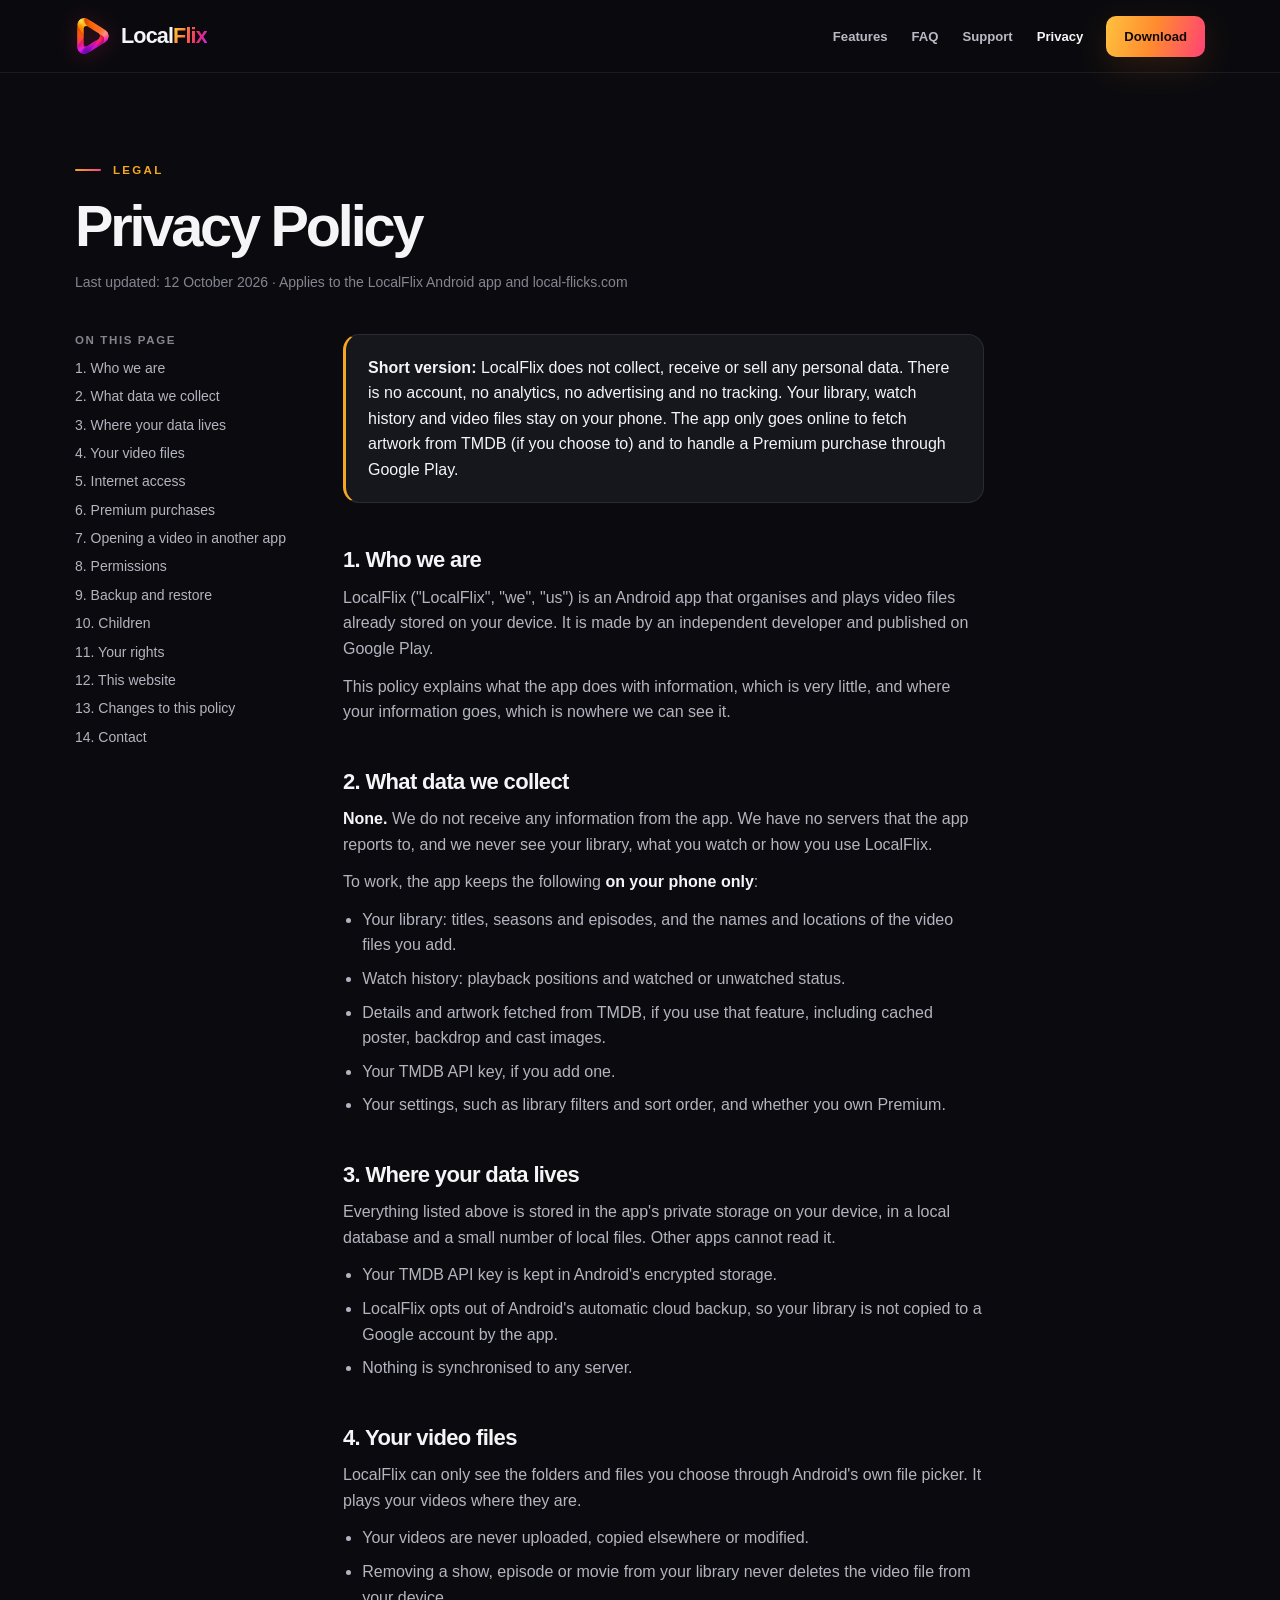
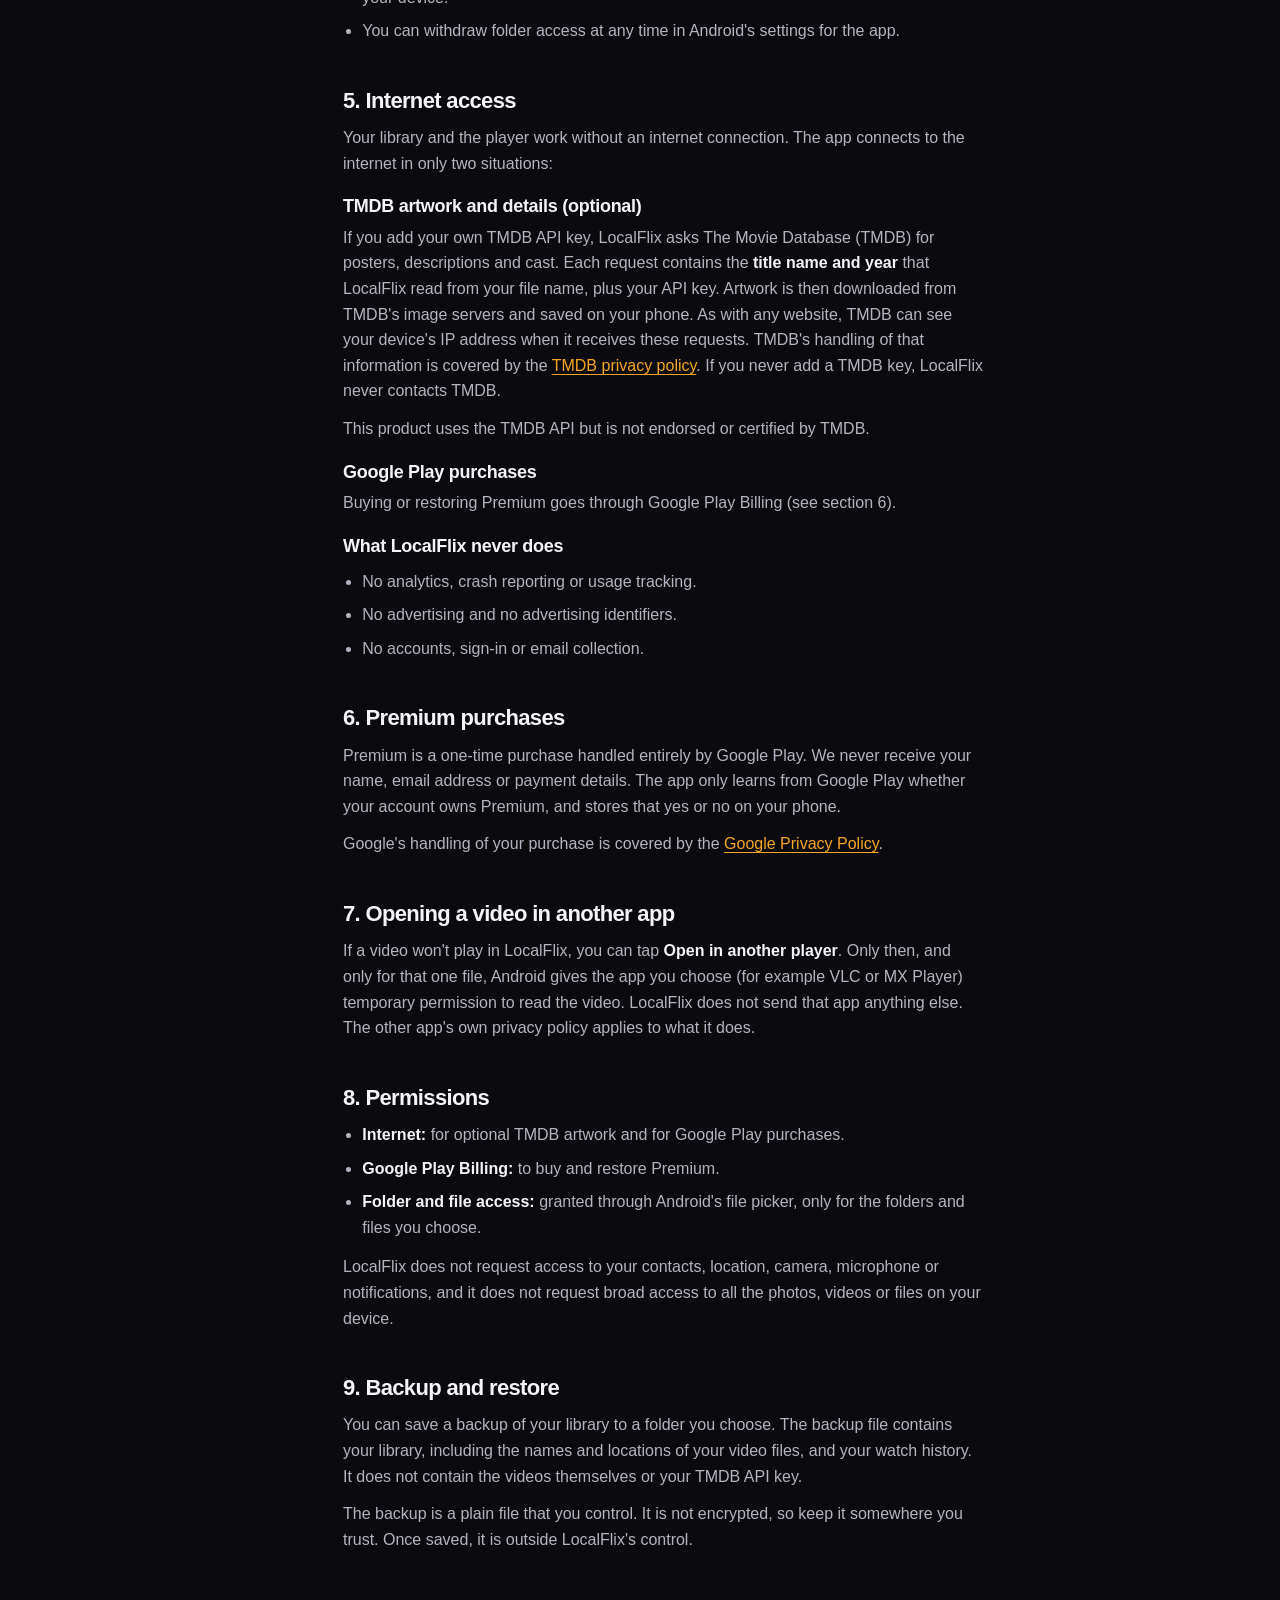
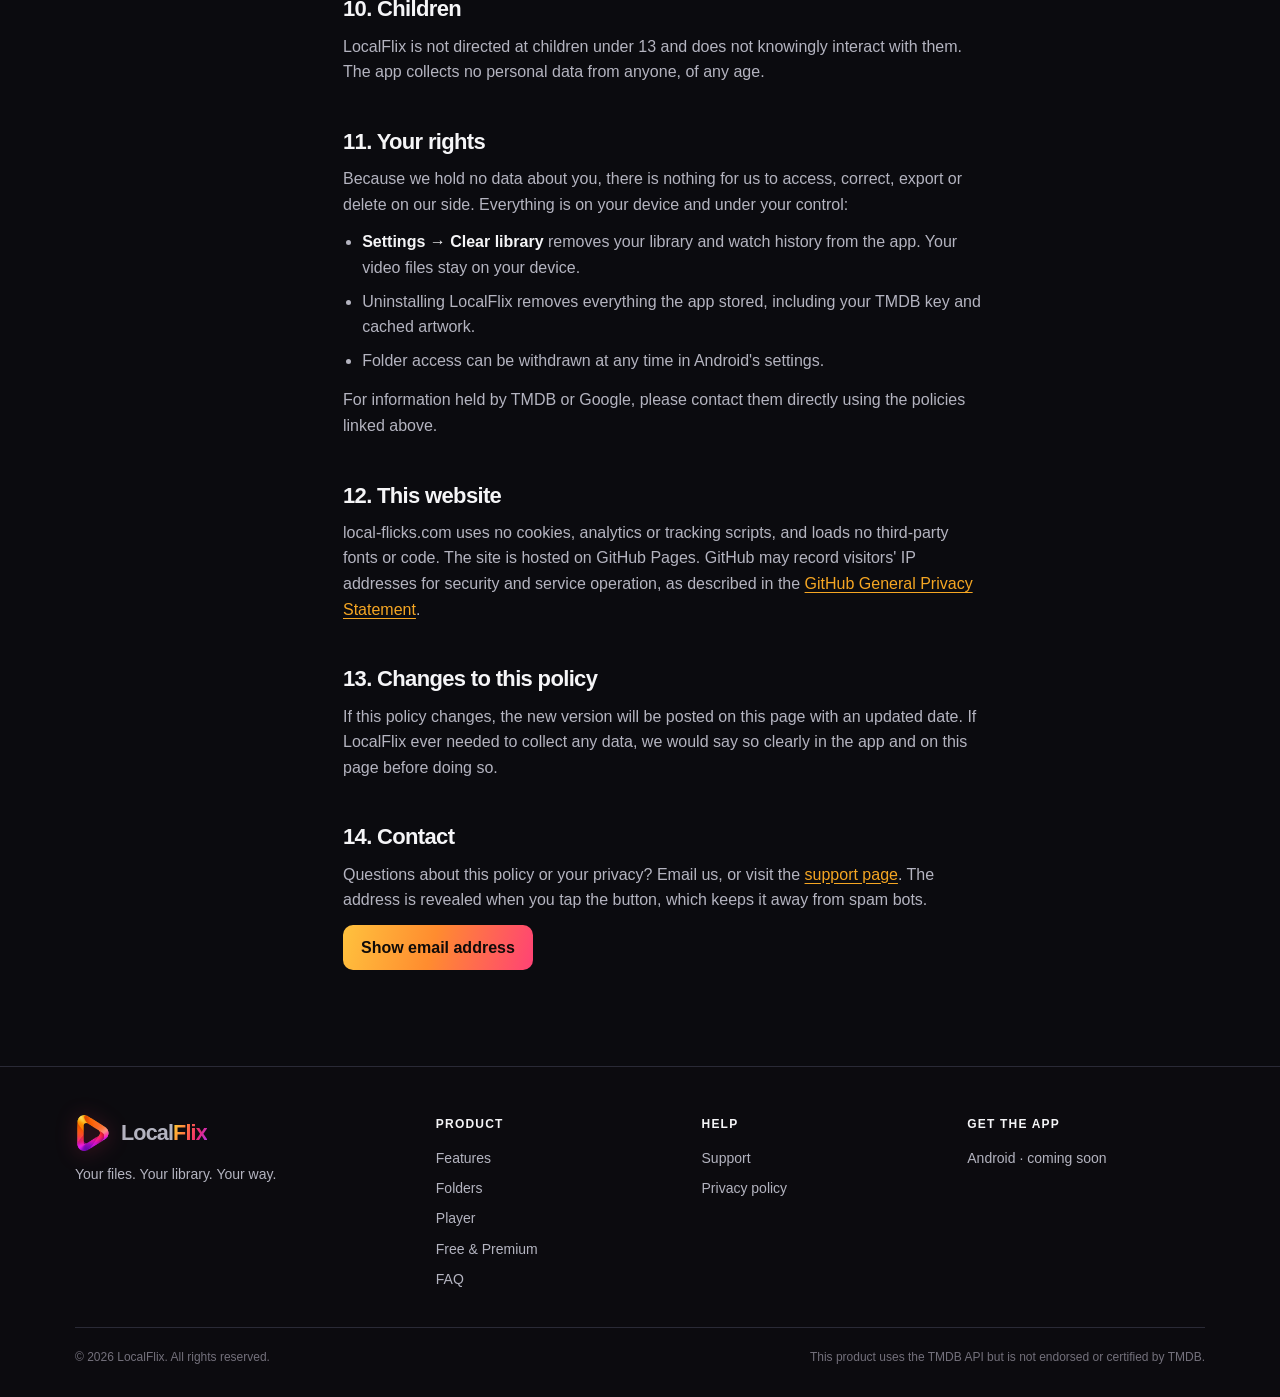
==== commit 1f4c0aa6: "v4" ====
--- a/privacy.html
+++ b/privacy.html
@@ -9,7 +9,7 @@
   <link rel="canonical" href="https://local-flicks.com/privacy.html">
   <link rel="icon" type="image/png" sizes="32x32" href="assets/img/favicon-32.png">
   <link rel="apple-touch-icon" href="assets/img/apple-touch-icon.png">
-  <link rel="stylesheet" href="assets/css/site.css">
+  <link rel="stylesheet" href="assets/css/site.css?v=2026-10-13d">
 </head>
 <body id="top">
 
@@ -224,6 +224,6 @@
   </div>
 </footer>
 
-<script src="assets/js/site.js" defer></script>
+<script src="assets/js/site.js?v=2026-10-13d" defer></script>
 </body>
 </html>
--- a/assets/css/site.css
+++ b/assets/css/site.css
@@ -79,6 +79,8 @@
 .nav a { color: #bbb9c5; text-decoration: none; font-size: 0.82rem; font-weight: 700; padding: 8px 11px; border-radius: 8px; }
 .nav a:hover, .nav a[aria-current="page"] { color: var(--text); }
 .nav .btn { margin-left: 10px; }
+.nav .btn-nav { color: var(--amber-ink); padding: 10px 18px; font-size: 0.82rem; border-radius: 10px; }
+.nav .btn-nav:hover { color: var(--amber-ink); }
 .menu-toggle { display: none; margin-left: auto; background: none; border: 1px solid var(--line); color: var(--text); border-radius: 10px; padding: 8px; cursor: pointer; }
 @media (max-width: 900px) {
   .menu-toggle { display: inline-flex; }
@@ -200,6 +202,18 @@
 .sparks li::before { content: "\2726"; color: #ffac45; line-height: 1.6; }
 @media (max-width: 900px) { .split { grid-template-columns: 1fr; gap: 40px; } }
 
+/* "From .mkv to movie night": visual left, heading + text right on desktop;
+   heading, then visual, then text on phones so the example follows its headline. */
+.shift-grid { display: grid; grid-template-columns: 1fr 1fr; grid-template-areas: "visual head" "visual body"; column-gap: 64px; row-gap: 0; }
+.shift-grid > * { min-width: 0; }
+.shift-head { grid-area: head; align-self: end; }
+.shift-grid .file-visual { grid-area: visual; align-self: center; }
+.shift-body { grid-area: body; align-self: start; }
+@media (max-width: 900px) {
+  .shift-grid { grid-template-columns: 1fr; grid-template-areas: "head" "visual" "body"; row-gap: 32px; }
+  .shift-body .lede { margin-top: 0; }
+}
+
 /* ── Feature cards ──────────────────────────────────────────────────────── */
 .grid-3 { display: grid; grid-template-columns: repeat(3, minmax(0, 1fr)); gap: 18px; }
 @media (max-width: 960px) { .grid-3 { grid-template-columns: repeat(2, minmax(0, 1fr)); } }
@@ -290,6 +304,26 @@
 .final .wrap { position: relative; display: grid; justify-items: center; gap: 18px; }
 .final .display { font-size: clamp(2.6rem, 1.4rem + 5vw, 5rem); max-width: 16ch; }
 .final .lede { margin-top: 0; text-align: center; }
+.stores { display: flex; flex-wrap: wrap; justify-content: center; gap: 14px; margin-top: 10px; }
+.store { display: inline-flex; align-items: center; gap: 12px; min-width: 196px; padding: 11px 22px 11px 18px; border-radius: 14px; text-decoration: none; text-align: left; transition: transform 0.2s, box-shadow 0.2s; }
+.store .icon { width: 26px; height: 26px; flex: none; }
+.store small { display: block; font-size: 0.7rem; font-weight: 600; opacity: 0.8; line-height: 1.2; }
+.store strong { display: block; font-size: 1.12rem; font-weight: 800; line-height: 1.25; letter-spacing: -0.01em; }
+.store-play { background: #15131b; color: var(--text); border: 2px solid var(--amber); }
+.store-play .icon { fill: currentColor; stroke: none; }
+.store-ios { background: #f4f2f7; color: #15131b; border: 2px solid #f4f2f7; }
+a.store:hover { transform: translateY(-2px); box-shadow: 0 12px 32px rgba(245, 166, 35, 0.22); }
+.store.is-soon { cursor: default; }
+.store-ios.is-soon { opacity: 0.55; }
+.qr { display: grid; justify-items: center; gap: 12px; margin-top: 12px; }
+.qr-box { width: 168px; height: 168px; padding: 12px; background: #fff; border-radius: 18px; box-shadow: 0 16px 40px rgba(0, 0, 0, 0.35); }
+.qr-box img { display: block; width: 100%; height: 100%; }
+.ph-qr { height: 100%; background: #f1eff5; border-color: #c9c4d2; border-radius: 10px; color: #6d6878; }
+.ph-qr figcaption { padding: 6px; font-size: 0.7rem; }
+.ph-qr strong { color: #3b3644; }
+.ph-qr code { color: #6d6878; font-size: 0.66rem; }
+.qr p { margin: 0; color: var(--muted); font-size: 0.85rem; }
+@media (max-width: 900px), (pointer: coarse) { .qr { display: none; } }
 .logo-big { width: 96px; height: 96px; filter: drop-shadow(0 8px 27px rgba(216, 58, 113, 0.35)); }
 
 /* ── Footer ─────────────────────────────────────────────────────────────── */
@@ -337,3 +371,8 @@
   html { scroll-behavior: auto; }
   *, *::before, *::after { transition: none !important; animation: none !important; }
 }
+
+/* Email reveal (support and privacy contact sections) */
+.reveal-email { font: inherit; font-weight: 800; color: var(--amber-ink); background: var(--cta); border: 0; border-radius: 10px; padding: 10px 18px; cursor: pointer; }
+.reveal-email:hover { filter: brightness(1.06); }
+.email-revealed { font-weight: 800; font-size: 1.05rem; }
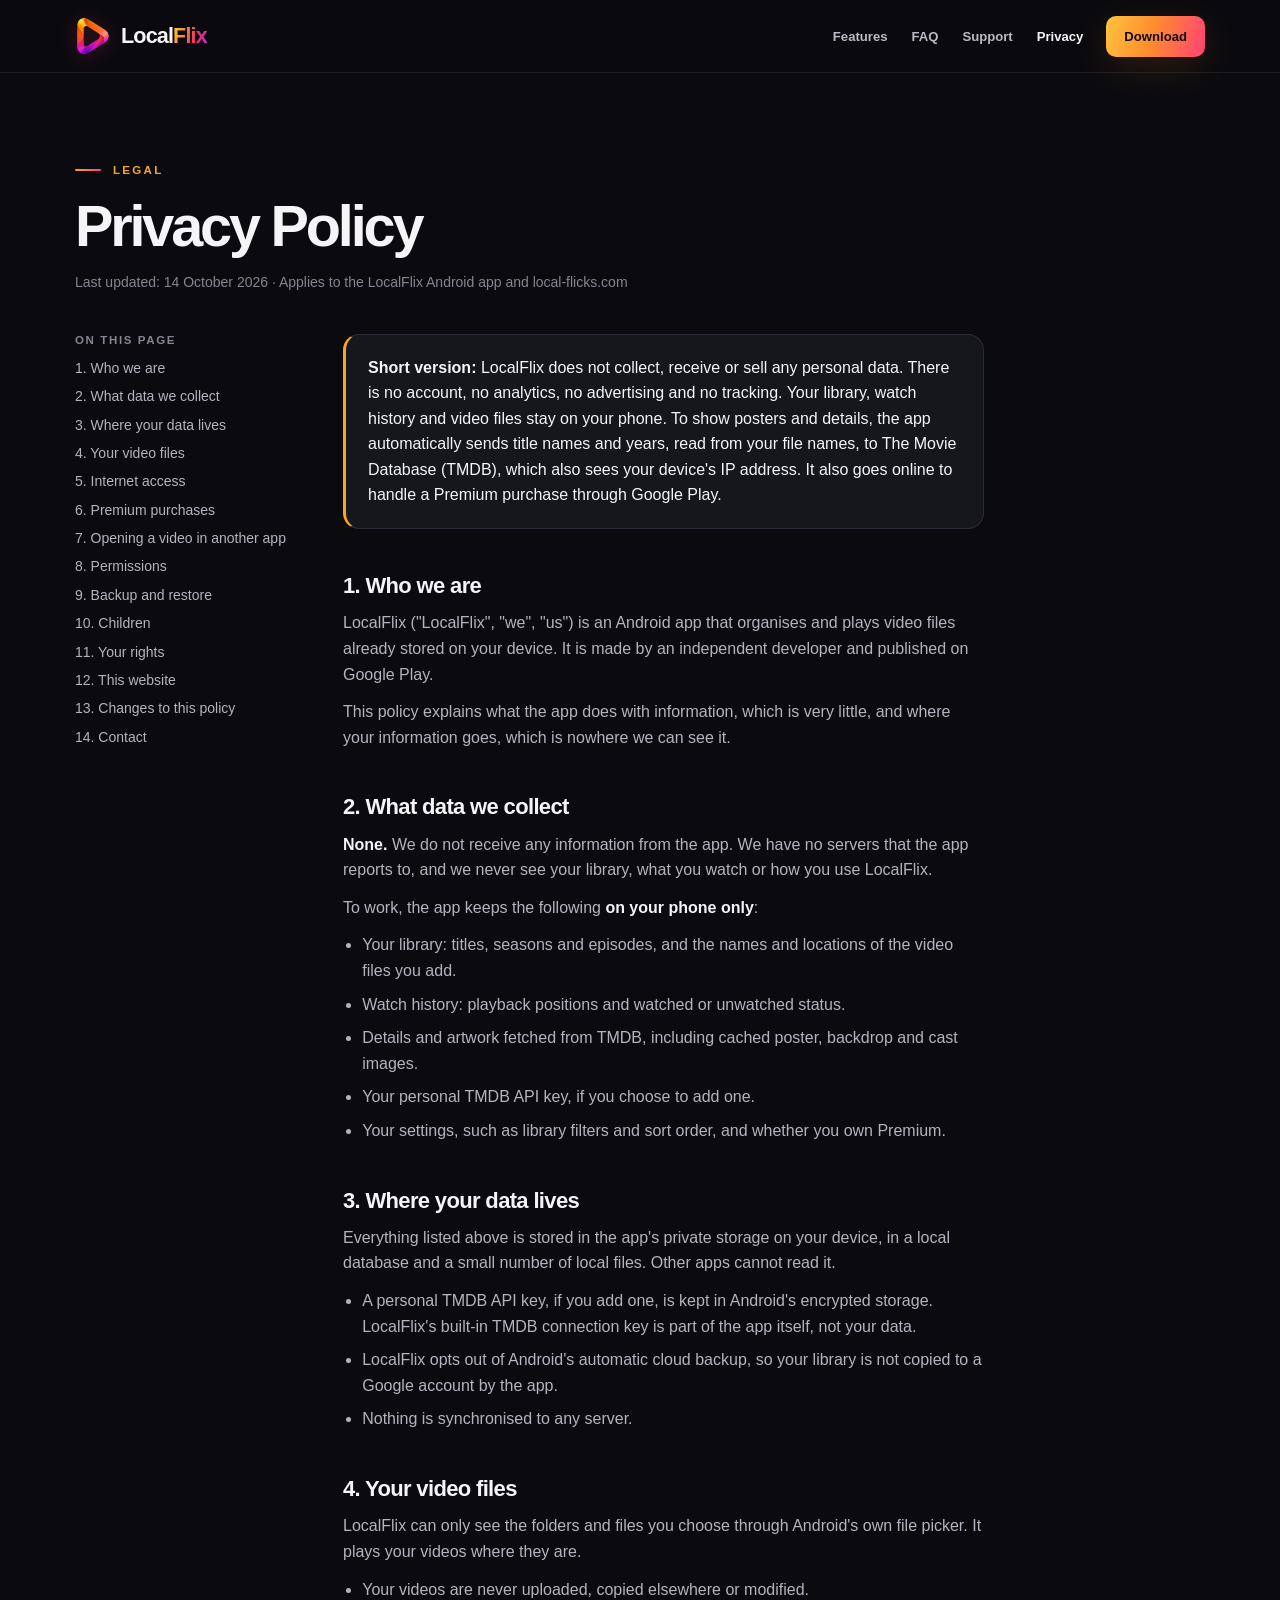
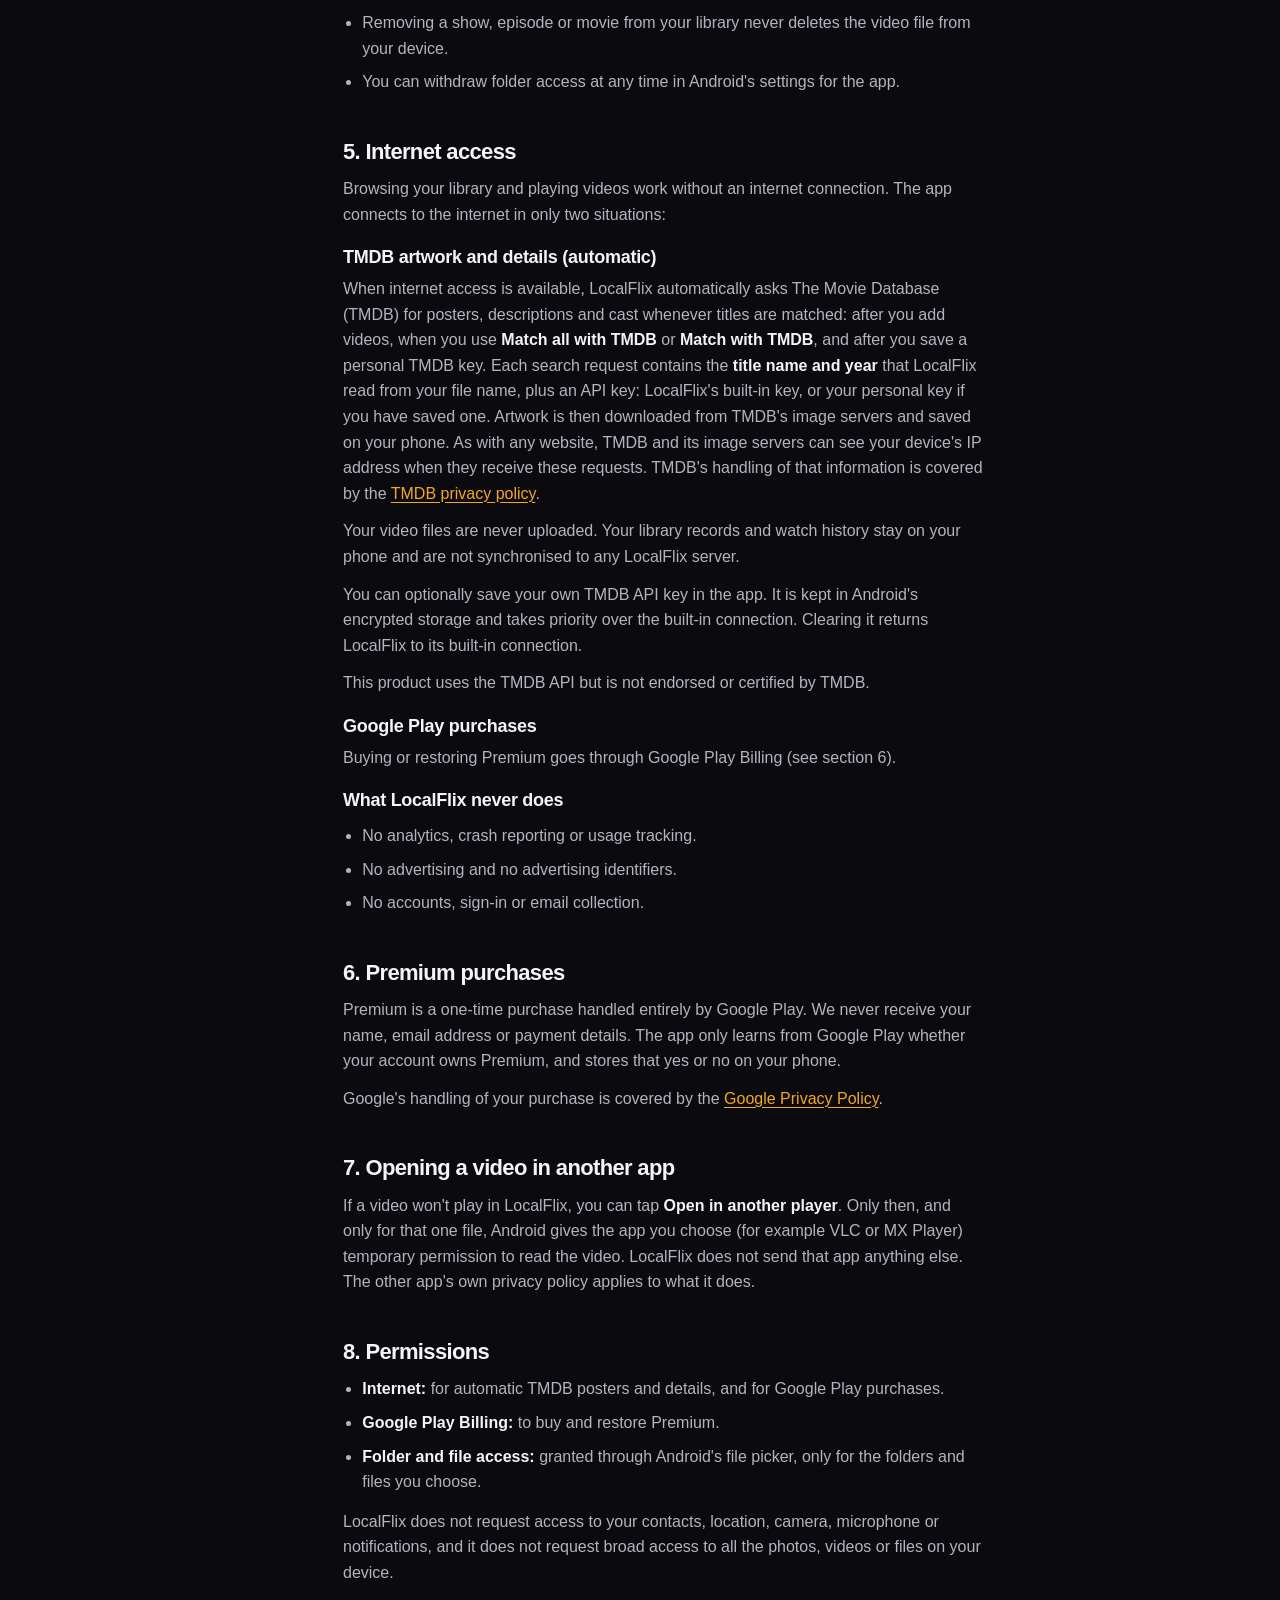
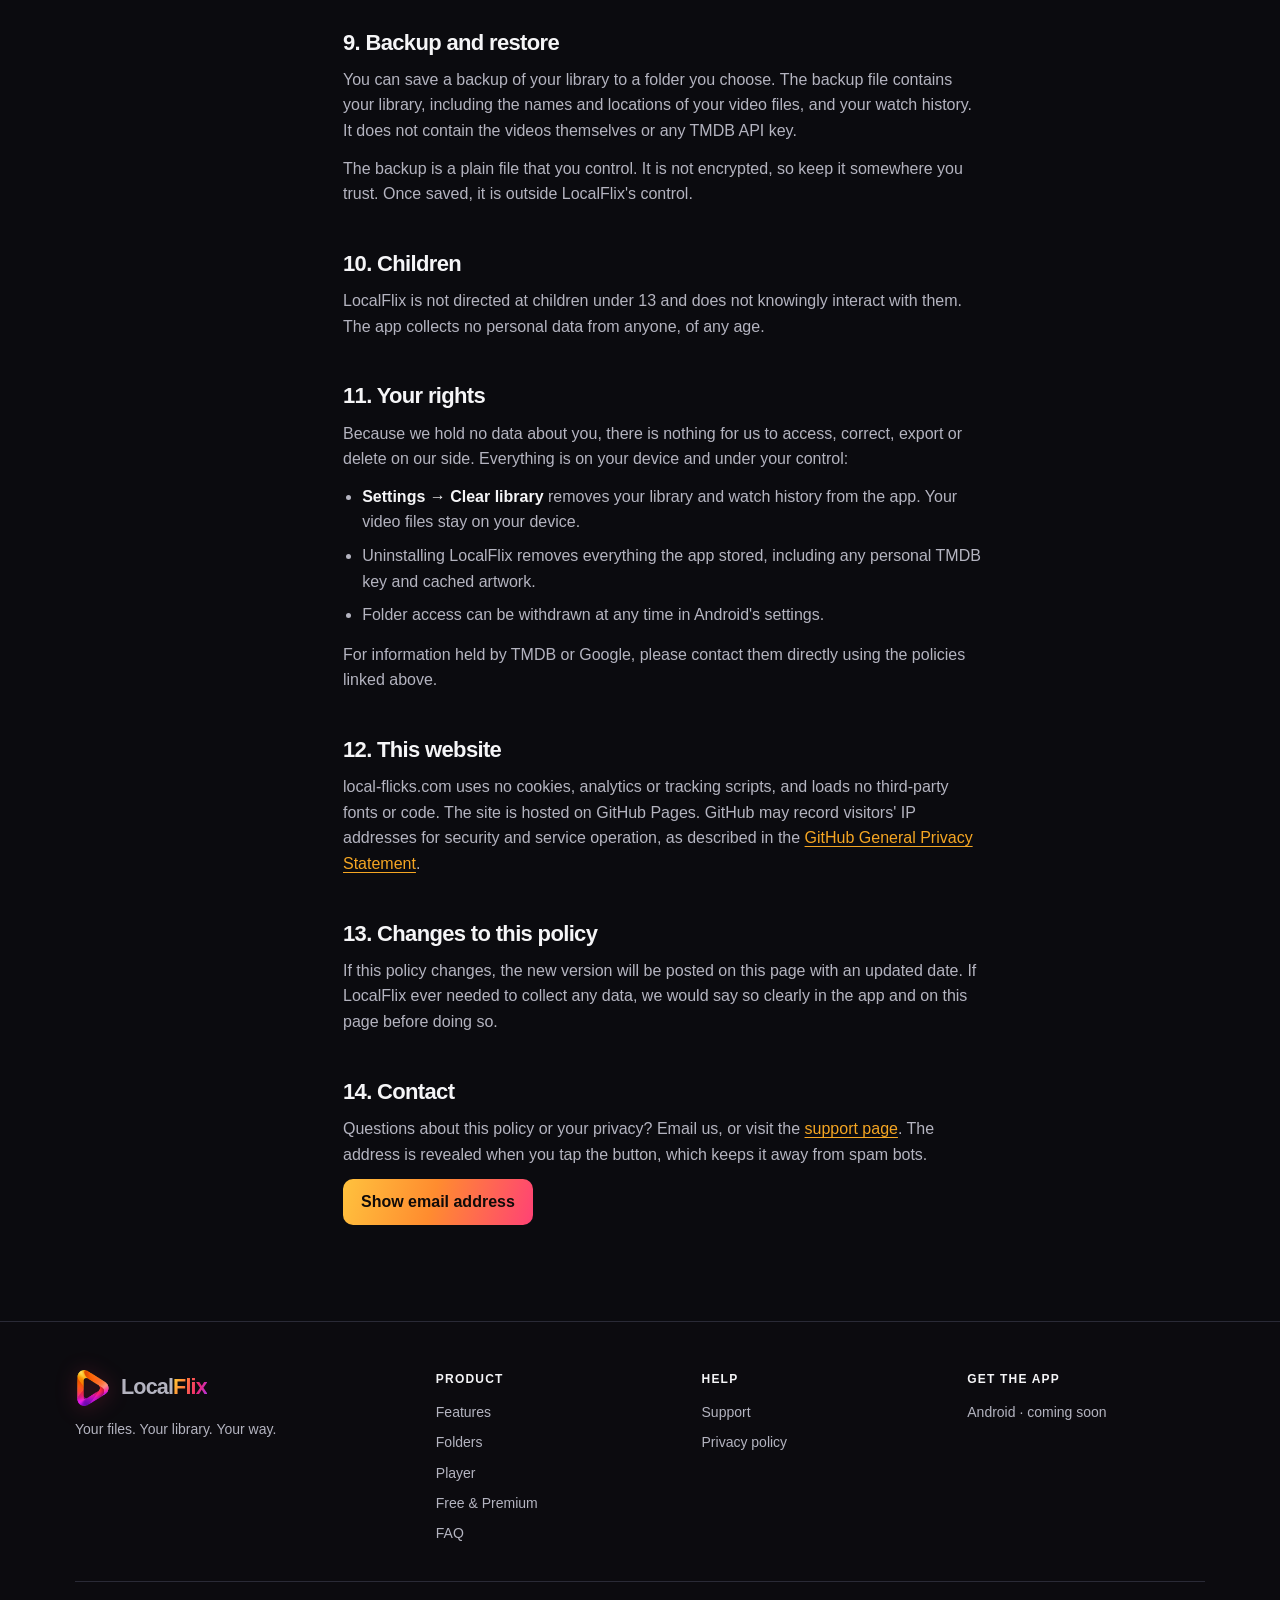
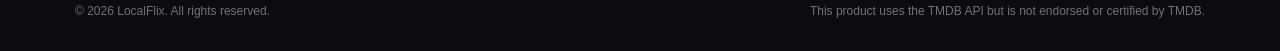
==== commit decd6771: "v5 main" ====
--- a/privacy.html
+++ b/privacy.html
@@ -9,7 +9,7 @@
   <link rel="canonical" href="https://local-flicks.com/privacy.html">
   <link rel="icon" type="image/png" sizes="32x32" href="assets/img/favicon-32.png">
   <link rel="apple-touch-icon" href="assets/img/apple-touch-icon.png">
-  <link rel="stylesheet" href="assets/css/site.css?v=2026-10-13d">
+  <link rel="stylesheet" href="assets/css/site.css?v=2026-10-14b">
 </head>
 <body id="top">
 
@@ -40,7 +40,7 @@
   <div class="wrap doc-hero">
     <span class="eyebrow">Legal</span>
     <h1>Privacy Policy</h1>
-    <p class="doc-meta">Last updated: 12 October 2026 · Applies to the LocalFlix Android app and local-flicks.com</p>
+    <p class="doc-meta">Last updated: 14 October 2026 · Applies to the LocalFlix Android app and local-flicks.com</p>
   </div>
 
   <div class="wrap doc-layout">
@@ -66,7 +66,7 @@
 
     <article class="doc">
       <div class="short">
-        <p><strong>Short version:</strong> LocalFlix does not collect, receive or sell any personal data. There is no account, no analytics, no advertising and no tracking. Your library, watch history and video files stay on your phone. The app only goes online to fetch artwork from TMDB (if you choose to) and to handle a Premium purchase through Google Play.</p>
+        <p><strong>Short version:</strong> LocalFlix does not collect, receive or sell any personal data. There is no account, no analytics, no advertising and no tracking. Your library, watch history and video files stay on your phone. To show posters and details, the app automatically sends title names and years, read from your file names, to The Movie Database (TMDB), which also sees your device's IP address. It also goes online to handle a Premium purchase through Google Play.</p>
       </div>
 
       <section id="who">
@@ -82,8 +82,8 @@
         <ul>
           <li>Your library: titles, seasons and episodes, and the names and locations of the video files you add.</li>
           <li>Watch history: playback positions and watched or unwatched status.</li>
-          <li>Details and artwork fetched from TMDB, if you use that feature, including cached poster, backdrop and cast images.</li>
-          <li>Your TMDB API key, if you add one.</li>
+          <li>Details and artwork fetched from TMDB, including cached poster, backdrop and cast images.</li>
+          <li>Your personal TMDB API key, if you choose to add one.</li>
           <li>Your settings, such as library filters and sort order, and whether you own Premium.</li>
         </ul>
       </section>
@@ -92,7 +92,7 @@
         <h2>3. Where your data lives</h2>
         <p>Everything listed above is stored in the app's private storage on your device, in a local database and a small number of local files. Other apps cannot read it.</p>
         <ul>
-          <li>Your TMDB API key is kept in Android's encrypted storage.</li>
+          <li>A personal TMDB API key, if you add one, is kept in Android's encrypted storage. LocalFlix's built-in TMDB connection key is part of the app itself, not your data.</li>
           <li>LocalFlix opts out of Android's automatic cloud backup, so your library is not copied to a Google account by the app.</li>
           <li>Nothing is synchronised to any server.</li>
         </ul>
@@ -110,9 +110,11 @@
 
       <section id="internet">
         <h2>5. Internet access</h2>
-        <p>Your library and the player work without an internet connection. The app connects to the internet in only two situations:</p>
-        <h3>TMDB artwork and details (optional)</h3>
-        <p>If you add your own TMDB API key, LocalFlix asks The Movie Database (TMDB) for posters, descriptions and cast. Each request contains the <strong>title name and year</strong> that LocalFlix read from your file name, plus your API key. Artwork is then downloaded from TMDB's image servers and saved on your phone. As with any website, TMDB can see your device's IP address when it receives these requests. TMDB's handling of that information is covered by the <a href="https://www.themoviedb.org/privacy-policy" rel="noopener">TMDB privacy policy</a>. If you never add a TMDB key, LocalFlix never contacts TMDB.</p>
+        <p>Browsing your library and playing videos work without an internet connection. The app connects to the internet in only two situations:</p>
+        <h3>TMDB artwork and details (automatic)</h3>
+        <p>When internet access is available, LocalFlix automatically asks The Movie Database (TMDB) for posters, descriptions and cast whenever titles are matched: after you add videos, when you use <strong>Match all with TMDB</strong> or <strong>Match with TMDB</strong>, and after you save a personal TMDB key. Each search request contains the <strong>title name and year</strong> that LocalFlix read from your file name, plus an API key: LocalFlix's built-in key, or your personal key if you have saved one. Artwork is then downloaded from TMDB's image servers and saved on your phone. As with any website, TMDB and its image servers can see your device's IP address when they receive these requests. TMDB's handling of that information is covered by the <a href="https://www.themoviedb.org/privacy-policy" rel="noopener">TMDB privacy policy</a>.</p>
+        <p>Your video files are never uploaded. Your library records and watch history stay on your phone and are not synchronised to any LocalFlix server.</p>
+        <p>You can optionally save your own TMDB API key in the app. It is kept in Android's encrypted storage and takes priority over the built-in connection. Clearing it returns LocalFlix to its built-in connection.</p>
         <p>This product uses the TMDB API but is not endorsed or certified by TMDB.</p>
         <h3>Google Play purchases</h3>
         <p>Buying or restoring Premium goes through Google Play Billing (see section 6).</p>
@@ -138,7 +140,7 @@
       <section id="permissions">
         <h2>8. Permissions</h2>
         <ul>
-          <li><strong>Internet:</strong> for optional TMDB artwork and for Google Play purchases.</li>
+          <li><strong>Internet:</strong> for automatic TMDB posters and details, and for Google Play purchases.</li>
           <li><strong>Google Play Billing:</strong> to buy and restore Premium.</li>
           <li><strong>Folder and file access:</strong> granted through Android's file picker, only for the folders and files you choose.</li>
         </ul>
@@ -147,7 +149,7 @@
 
       <section id="backup">
         <h2>9. Backup and restore</h2>
-        <p>You can save a backup of your library to a folder you choose. The backup file contains your library, including the names and locations of your video files, and your watch history. It does not contain the videos themselves or your TMDB API key.</p>
+        <p>You can save a backup of your library to a folder you choose. The backup file contains your library, including the names and locations of your video files, and your watch history. It does not contain the videos themselves or any TMDB API key.</p>
         <p>The backup is a plain file that you control. It is not encrypted, so keep it somewhere you trust. Once saved, it is outside LocalFlix's control.</p>
       </section>
 
@@ -161,7 +163,7 @@
         <p>Because we hold no data about you, there is nothing for us to access, correct, export or delete on our side. Everything is on your device and under your control:</p>
         <ul>
           <li><strong>Settings → Clear library</strong> removes your library and watch history from the app. Your video files stay on your device.</li>
-          <li>Uninstalling LocalFlix removes everything the app stored, including your TMDB key and cached artwork.</li>
+          <li>Uninstalling LocalFlix removes everything the app stored, including any personal TMDB key and cached artwork.</li>
           <li>Folder access can be withdrawn at any time in Android's settings.</li>
         </ul>
         <p>For information held by TMDB or Google, please contact them directly using the policies linked above.</p>
--- a/assets/css/site.css
+++ b/assets/css/site.css
@@ -202,16 +202,17 @@
 .sparks li::before { content: "\2726"; color: #ffac45; line-height: 1.6; }
 @media (max-width: 900px) { .split { grid-template-columns: 1fr; gap: 40px; } }
 
-/* "From .mkv to movie night": visual left, heading + text right on desktop;
-   heading, then visual, then text on phones so the example follows its headline. */
-.shift-grid { display: grid; grid-template-columns: 1fr 1fr; grid-template-areas: "visual head" "visual body"; column-gap: 64px; row-gap: 0; }
-.shift-grid > * { min-width: 0; }
-.shift-head { grid-area: head; align-self: end; }
-.shift-grid .file-visual { grid-area: visual; align-self: center; }
-.shift-body { grid-area: body; align-self: start; }
+/* "From .mkv to movie night", phones only: heading first, then the example, then the text.
+   Desktop keeps the original two-column layout untouched. display: contents lets the
+   heading and text (one wrapper in the HTML) be ordered around the example independently. */
 @media (max-width: 900px) {
-  .shift-grid { grid-template-columns: 1fr; grid-template-areas: "head" "visual" "body"; row-gap: 32px; }
-  .shift-body .lede { margin-top: 0; }
+  .shift .split { display: flex; flex-direction: column; align-items: stretch; gap: 0; }
+  .shift-copy { display: contents; }
+  .shift-copy .eyebrow { order: 1; align-self: flex-start; }
+  .shift-copy .display { order: 2; }
+  .shift .file-visual { order: 3; margin-block: 32px; }
+  .shift-copy .lede { order: 4; margin-top: 0; }
+  .shift-copy .sparks { order: 5; }
 }
 
 /* ── Feature cards ──────────────────────────────────────────────────────── */
@@ -231,6 +232,7 @@
 .folder-media { position: relative; display: grid; place-items: center; min-height: 420px; }
 .folder-media::before { content: ""; position: absolute; inset: 0; background: radial-gradient(circle at 50% 45%, rgba(228, 126, 25, 0.18), transparent 63%); filter: blur(12px); }
 .folder-media > * { position: relative; }
+.folder-media img { display: block; width: 100%; max-width: 470px; height: auto; }
 .folder-points { display: grid; gap: 24px; margin-top: 32px; }
 .folder-points article { padding-left: 20px; border-left: 2px solid #da753d; }
 .folder-points h3 { font-size: 1.05rem; margin-bottom: 6px; }
@@ -260,6 +262,7 @@
 /* ── Gallery ────────────────────────────────────────────────────────────── */
 .gallery { display: grid; grid-template-columns: repeat(5, minmax(0, 1fr)); gap: 16px; }
 .gallery figure { margin: 0; display: grid; gap: 10px; }
+.gallery img { display: block; width: 100%; height: auto; aspect-ratio: 1080 / 2340; object-fit: cover; border-radius: 22px; border: 1px solid #2f2c36; }
 .shot-caption { text-align: center; color: var(--muted); font-size: var(--step--1); }
 @media (max-width: 900px) {
   .gallery { grid-auto-flow: column; grid-auto-columns: minmax(190px, 46%); grid-template-columns: none; overflow-x: auto; scroll-snap-type: x mandatory; padding-bottom: 8px; }
@@ -305,25 +308,37 @@
 .final .display { font-size: clamp(2.6rem, 1.4rem + 5vw, 5rem); max-width: 16ch; }
 .final .lede { margin-top: 0; text-align: center; }
 .stores { display: flex; flex-wrap: wrap; justify-content: center; gap: 14px; margin-top: 10px; }
-.store { display: inline-flex; align-items: center; gap: 12px; min-width: 196px; padding: 11px 22px 11px 18px; border-radius: 14px; text-decoration: none; text-align: left; transition: transform 0.2s, box-shadow 0.2s; }
+.store { display: inline-flex; align-items: center; gap: 12px; min-width: 196px; padding: 11px 22px 11px 18px; border-radius: 14px; border: 2px solid transparent;
+  text-decoration: none; text-align: left; cursor: pointer; transition: transform 0.2s, box-shadow 0.2s, border-color 0.2s; }
 .store .icon { width: 26px; height: 26px; flex: none; }
 .store small { display: block; font-size: 0.7rem; font-weight: 600; opacity: 0.8; line-height: 1.2; }
 .store strong { display: block; font-size: 1.12rem; font-weight: 800; line-height: 1.25; letter-spacing: -0.01em; }
-.store-play { background: #15131b; color: var(--text); border: 2px solid var(--amber); }
+.store-play { background: #15131b; color: var(--text); border-color: #47414e; }
 .store-play .icon { fill: currentColor; stroke: none; }
-.store-ios { background: #f4f2f7; color: #15131b; border: 2px solid #f4f2f7; }
-a.store:hover { transform: translateY(-2px); box-shadow: 0 12px 32px rgba(245, 166, 35, 0.22); }
-.store.is-soon { cursor: default; }
-.store-ios.is-soon { opacity: 0.55; }
+.store-ios { background: #f4f2f7; color: #15131b; border-color: #f4f2f7; }
+.store-play:hover { color: var(--text); }
+.store-ios:hover { color: #15131b; }
+.store:hover { transform: translateY(-2px); }
+/* The store whose QR code is showing. */
+.store[aria-pressed="true"] { border-color: var(--amber); box-shadow: 0 10px 30px rgba(245, 166, 35, 0.22); }
+.store:focus-visible { outline: 3px solid var(--amber-soft); outline-offset: 3px; }
 .qr { display: grid; justify-items: center; gap: 12px; margin-top: 12px; }
 .qr-box { width: 168px; height: 168px; padding: 12px; background: #fff; border-radius: 18px; box-shadow: 0 16px 40px rgba(0, 0, 0, 0.35); }
+.qr-box[hidden] { display: none; }
 .qr-box img { display: block; width: 100%; height: 100%; }
 .ph-qr { height: 100%; background: #f1eff5; border-color: #c9c4d2; border-radius: 10px; color: #6d6878; }
 .ph-qr figcaption { padding: 6px; font-size: 0.7rem; }
 .ph-qr strong { color: #3b3644; }
 .ph-qr code { color: #6d6878; font-size: 0.66rem; }
-.qr p { margin: 0; color: var(--muted); font-size: 0.85rem; }
-@media (max-width: 900px), (pointer: coarse) { .qr { display: none; } }
+.store { font: inherit; -webkit-tap-highlight-color: transparent; }
+.store-status { margin: 4px 0 0; max-width: 46ch; color: var(--muted); font-size: 0.88rem; line-height: 1.55; text-align: center; }
+/* Phones: no QR (you can't scan your own screen); the buttons open the store instead. */
+/* Same condition hides the QR and the "selected" outline, so they always agree. */
+@media (max-width: 900px), (pointer: coarse) {
+  .qr { display: none; }
+  .store-play[aria-pressed="true"] { border-color: #47414e; box-shadow: none; }
+  .store-ios[aria-pressed="true"] { border-color: #f4f2f7; box-shadow: none; }
+}
 .logo-big { width: 96px; height: 96px; filter: drop-shadow(0 8px 27px rgba(216, 58, 113, 0.35)); }
 
 /* ── Footer ─────────────────────────────────────────────────────────────── */
